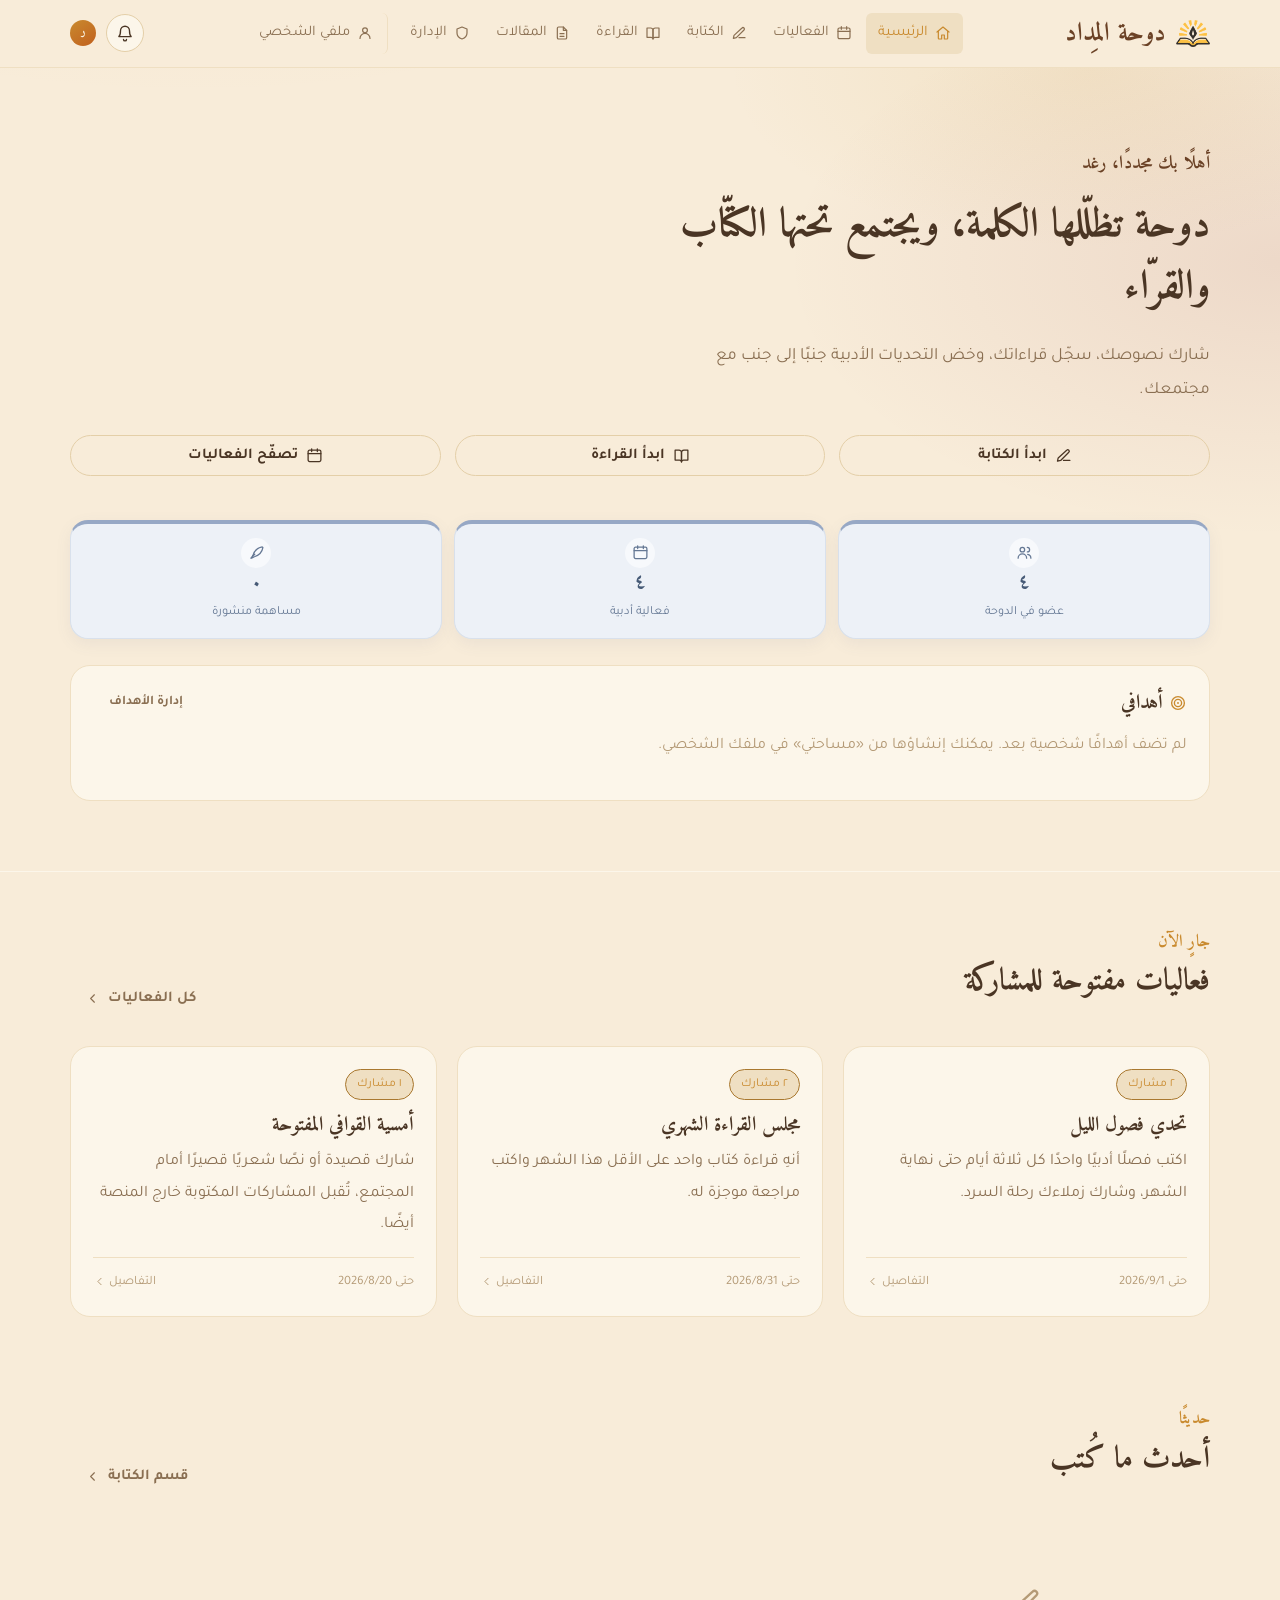
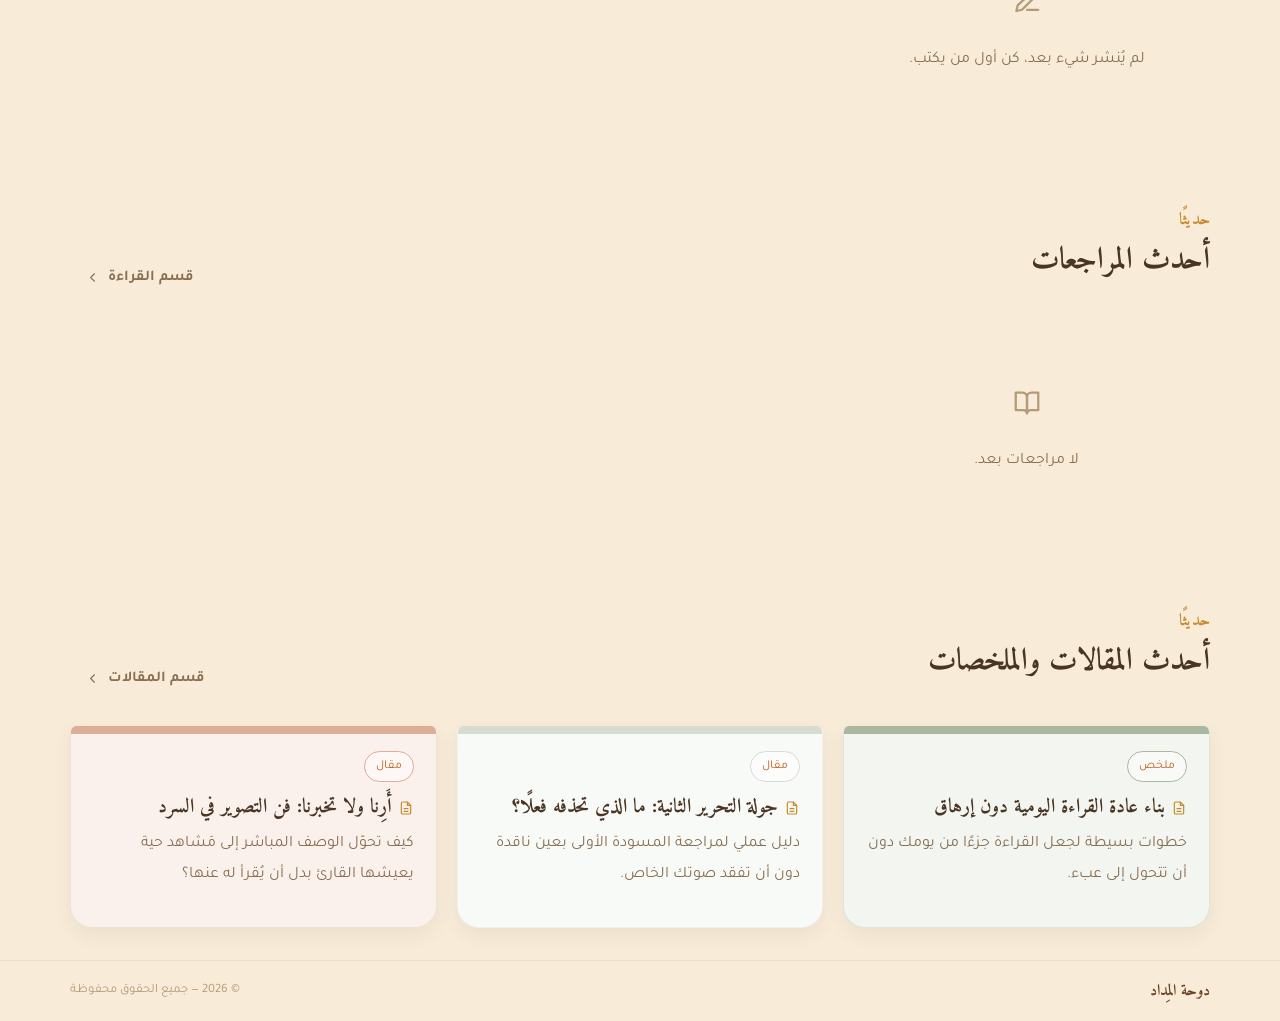
==== index.html @ bef2ea86 "Add files via upload" ====
<!DOCTYPE html>
<html lang="ar" dir="rtl">
<head>
<meta charset="UTF-8">
<meta name="viewport" content="width=device-width, initial-scale=1.0">
<title>دوحة المِداد — منصة المجتمع الأدبي</title>
<meta name="description" content="دوحة المِداد: منصة تفاعلية للكتّاب والقرّاء — فعاليات أدبية، شعلة حماسة، أوسمة، ولوحة متصدرين.">

<link rel="preconnect" href="https://fonts.googleapis.com">
<link rel="preconnect" href="https://fonts.gstatic.com" crossorigin>
<link href="https://fonts.googleapis.com/css2?family=Aref+Ruqaa+Ink:wght@400;700&family=Noto+Naskh+Arabic:wght@500;600;700&family=Amiri:wght@400;700&family=Tajawal:wght@300;400;500;700;800&display=swap" rel="stylesheet">

<link rel="icon" type="image/png" sizes="192x192" href="img/icon-192.png?v=35">
<link rel="apple-touch-icon" sizes="180x180" href="img/apple-touch-icon.png?v=35">
<link rel="manifest" href="manifest.webmanifest?v=35">
<meta name="theme-color" content="#F6E7CF">

<link rel="stylesheet" href="css/main.css?v=21">
<link rel="stylesheet" href="css/components.css?v=24">
  <link rel="stylesheet" href="css/pages.css?v=60">
</head>
<body>

<div id="ink-drop-loader" aria-hidden="true"><span></span></div>

<div id="app-header"></div>

<main id="app-root" tabindex="-1"></main>

<div id="app-footer"></div>

<div id="modal-root"></div>
<div id="toast-root" class="toast-root" aria-live="polite"></div>

  <script type="module" src="js/app.js?v=60"></script>
</body>
</html>
---- css/main.css ----
/* =========================================================
   دوحة المداد — main.css
   التصميم الأساسي: الألوان، الخطوط، الشبكة، التجاوب
   ========================================================= */

:root{
  /* -- لوحة الألوان: دوحة دافئة (كريمي، بنّي، ذهبي) --
     أسماء المتغيرات (ink/paper/gold...) أُبقيت كما هي لتفادي
     إعادة كتابة كل ملفات CSS/JS، لكن قيمها الآن تمثّل الهوية
     الدافئة الجديدة بدل هوية الحبر الداكن السابقة. */
  --ink-950:#FBF3E4;   /* خلفية الصفحة (الأفتح) */
  --ink-900:#F8ECD9;   /* خلفية عامة */
  --ink-800:#FCF6EA;   /* خلفية البطاقات */
  --ink-700:#EFDFC2;   /* حدود وفواصل */
  --ink-600:#E4CFA8;   /* حدود أغمق قليلاً */
  --ink-500:#C9A96F;   /* عناصر ثانوية */

  --paper:#4A3524;      /* النص الأساسي (بنّي غامق) */
  --paper-dim:#8A6F52;   /* نص ثانوي */
  --paper-faint:#B49A76;  /* نص خافت */

  --gold:#C98A2E;
  --gold-soft:#A9782F;
  --ember:#C1601E;
  --ember-soft:#8F4A1D;
  --wine:#8C3B2F;
  --sage:#71875A;

  --radius-sm:6px;
  --radius-md:12px;
  --radius-lg:20px;

  --shadow-1:0 2px 10px rgba(74,53,36,.10);
  --shadow-2:0 14px 34px rgba(74,53,36,.16);

  --font-display:"Noto Naskh Arabic", serif;
  --font-brand:"Amiri", "Noto Naskh Arabic", serif;
  --font-logo:"Aref Ruqaa Ink", "Amiri", serif;
  --font-accent:"Amiri", "Noto Naskh Arabic", serif;
  --font-body:"Tajawal", sans-serif;

  --header-h:68px;
  --container:1180px;

  /* -- ألوان تمييز إضافية مستوحاة من لوحات دافئة (بدرجة خفيفة، لبطاقات الإحصائيات وأشرطة الفعاليات) -- */
  --accent-olive:#B7B190;
  --accent-tan:#D3AA88;
  --accent-rust:#C68D7E;
  --accent-slate:#A9B7B7;
  --olive-light:#F7F4EC;
  --olive-mid:#EAE3D0;
  --olive-deep:#9B9376;
  --sky-light:#EEF8FD;
  --sky-mid:#D4EAF5;
  --sky-deep:#8DB8D0;

  color-scheme: light;
}

*,*::before,*::after{ box-sizing:border-box; }

html{ scroll-behavior:smooth; }

body{
  margin:0;
  min-height:100vh;
  background:
    radial-gradient(1200px 600px at 15% -10%, rgba(200,155,60,.08), transparent 60%),
    radial-gradient(900px 500px at 100% 10%, rgba(140,47,57,.10), transparent 55%),
    var(--ink-900);
  color:var(--paper);
  font-family:var(--font-body);
  font-weight:400;
  line-height:1.75;
  -webkit-font-smoothing:antialiased;
}

h1,h2,h3,h4{
  font-family:var(--font-display);
  color:var(--paper);
  margin:0 0 .5em;
  line-height:1.35;
  font-weight:700;
  display:flex; align-items:center; gap:10px;
}
h1,h2,h3{ font-family:"Amiri", "Noto Naskh Arabic", serif !important; }
h1,h2{ font-weight:700 !important; }
h1{ font-size:clamp(1.9rem, 3.2vw, 2.9rem); }
h2{ font-size:clamp(1.5rem, 2.4vw, 2.1rem); }
h3{ font-size:1.25rem; }
h3{ display:block; }
.heading-icon{ color:var(--gold); flex-shrink:0; }
p{ margin:0 0 1em; color:var(--paper-dim); line-height:1.95; }

a{ color:var(--gold); text-decoration:none; }
a:hover{ color:var(--paper); }

ul{ margin:0; padding:0; list-style:none; }

img{ max-width:100%; display:block; }

button{ font-family:inherit; }

/* -- إتاحة الوصول: تركيز لوحة المفاتيح -- */
:focus-visible{
  outline:2px solid var(--gold);
  outline-offset:3px;
  border-radius:4px;
}

@media (prefers-reduced-motion: reduce){
  *,*::before,*::after{
    animation-duration:.001ms !important;
    animation-iteration-count:1 !important;
    transition-duration:.001ms !important;
    scroll-behavior:auto !important;
  }
}

/* -- الحاوية العامة -- */
.container{
  width:100%;
  max-width:var(--container);
  margin:0 auto;
  padding:0 20px;
}

.section{ padding:56px 0; }
.section--tight{ padding:32px 0; }

.section-head{
  display:flex;
  align-items:flex-end;
  justify-content:space-between;
  gap:16px;
  margin-bottom:28px;
  flex-wrap:wrap;
}
.section-head .eyebrow{
  display:block;
  font-family:var(--font-accent);
  font-weight:600;
  color:var(--gold);
  font-size:1.05rem;
  letter-spacing:.01em;
  margin-bottom:4px;
}

.text-center{ text-align:center; }
.text-muted{ color:var(--paper-faint); }

/* -- شعلة تحميل الحبر -- */
#ink-drop-loader{
  position:fixed; inset:0; z-index:9999;
  background:var(--ink-900);
  display:flex; align-items:center; justify-content:center;
  transition:opacity .5s ease, visibility .5s ease;
}
#ink-drop-loader span{
  width:14px; height:14px; border-radius:50%;
  background:var(--gold);
  box-shadow:0 0 24px 6px rgba(200,155,60,.5);
  animation:ink-pulse 1.1s ease-in-out infinite;
}
@keyframes ink-pulse{
  0%,100%{ transform:scale(1); opacity:.6; }
  50%{ transform:scale(2.6); opacity:1; }
}
#ink-drop-loader.hidden{ opacity:0; visibility:hidden; pointer-events:none; }

/* -- المحتوى الرئيسي -- */
#app-root{ min-height:60vh; display:block; }
#app-root:focus{ outline:none; }

/* -- شريط التمرير -- */
::-webkit-scrollbar{ width:10px; }
::-webkit-scrollbar-track{ background:var(--ink-900); }
::-webkit-scrollbar-thumb{ background:var(--ink-600); border-radius:10px; }

/* -- خريطة بقع الحبر (Heatmap) -- التوقيع البصري للمنصة -- */
.ink-heatmap{
  display:grid;
  grid-template-columns:repeat(auto-fill, 13px);
  gap:4px;
  direction:ltr;
}
.ink-heatmap__cell{
  width:13px; height:13px; border-radius:3px;
  background:var(--ink-600);
  transition:transform .15s ease;
}
.ink-heatmap__cell[data-level="1"]{ background:rgba(200,155,60,.28); }
.ink-heatmap__cell[data-level="2"]{ background:rgba(200,155,60,.52); }
.ink-heatmap__cell[data-level="3"]{ background:rgba(200,155,60,.76); }
.ink-heatmap__cell[data-level="4"]{ background:var(--gold); box-shadow:0 0 6px rgba(200,155,60,.6); }
.ink-heatmap__cell:hover{ transform:scale(1.4); }

/* -- خط فاصل مزخرف -- */
.divider{
  height:1px;
  background:linear-gradient(90deg, transparent, var(--ink-600) 20%, var(--ink-600) 80%, transparent);
  margin:40px 0;
  border:0;
}

@media (max-width:720px){
  .section{ padding:36px 0; }
}
---- css/components.css ----
/* =========================================================
   دوحة المداد — components.css
   الأزرار، البطاقات، النوافذ المنبثقة، الرأس والتذييل
   ========================================================= */
.btn.is-saving{ pointer-events:none; opacity:.68; cursor:wait; }
.btn.is-saving::after{
  content:"";
  width:30px; height:14px; display:inline-block;
  background:
    radial-gradient(circle,currentColor 0 3px,transparent 3.5px) 1px 7px/8px 8px no-repeat,
    radial-gradient(circle,currentColor 0 3px,transparent 3.5px) 11px 7px/8px 8px no-repeat,
    radial-gradient(circle,currentColor 0 3px,transparent 3.5px) 21px 7px/8px 8px no-repeat;
  animation:loading-wave 1.05s ease-in-out infinite;
}
@keyframes loading-wave{
  0%,100%{ background-position:1px 7px,11px 7px,21px 7px; }
  16%{ background-position:1px 1px,11px 7px,21px 7px; }
  33%{ background-position:1px 4px,11px 1px,21px 7px; }
  50%{ background-position:1px 7px,11px 4px,21px 1px; }
  66%{ background-position:1px 7px,11px 7px,21px 4px; }
}

/* ---------- الرأس / شريط التنقل ---------- */
#app-header{ min-height:var(--header-h); }
.site-header{
  position:sticky; top:0; z-index:500;
  height:var(--header-h);
  display:flex; align-items:center;
  background:var(--ink-900);
  border-bottom:1px solid var(--ink-700);
}
.site-header__inner{
  width:100%; max-width:var(--container); margin:0 auto; padding:0 20px;
  display:flex; align-items:center; justify-content:space-between; gap:16px;
}
.brand{
  display:flex; align-items:center; gap:10px;
  font-family:"Amiri", "Noto Naskh Arabic", serif; font-weight:700; font-size:1.62rem; color:#6B4226 !important;
  background:none !important; -webkit-text-fill-color:#6B4226; text-shadow:none;
}
.brand__mark{ width:34px; height:auto; display:block; }
.brand:hover{ color:#4A2D1B !important; -webkit-text-fill-color:#4A2D1B; }

.site-nav{ display:flex; align-items:center; gap:2px; }
.site-nav a{
  display:flex; align-items:center; gap:7px;
  color:var(--paper-dim); font-size:.92rem; padding:8px 12px;
  border-radius:var(--radius-sm); transition:background .15s, color .15s;
  white-space:nowrap;
}
.site-nav a .icon{ flex-shrink:0; }
.site-nav a:hover{ background:var(--ink-700); color:var(--paper); }
.site-nav a.is-active{ color:var(--gold); background:var(--ink-700); }
.site-nav a.site-nav__profile-link{
  margin-inline-start:8px; padding-inline-start:14px;
  border-inline-start:1px solid var(--ink-700);
}

.header-actions{ display:flex; align-items:center; gap:10px; }

.icon-btn{
  position:relative;
  width:38px; height:38px; border-radius:50%;
  border:1px solid var(--ink-600); background:var(--ink-800); color:var(--paper);
  display:flex; align-items:center; justify-content:center; cursor:pointer;
  transition:border-color .15s, transform .15s;
}
.icon-btn:hover{ border-color:var(--gold); transform:translateY(-1px); }
.icon-btn__dot{
  position:absolute; top:-2px; left:-2px;
  width:9px; height:9px; border-radius:50%;
  background:var(--ember); border:2px solid var(--ink-900);
}

.header-profile{ display:flex; align-items:center; gap:8px; cursor:pointer; }
.avatar{
  width:36px; height:36px; border-radius:50%;
  background:linear-gradient(145deg, var(--gold), var(--ember));
  display:flex; align-items:center; justify-content:center;
  font-family:var(--font-display); font-weight:700; color:var(--ink-950);
  flex-shrink:0; overflow:hidden;
  font-size:.95rem;
}
.avatar img{ width:100%; height:100%; object-fit:cover; transform-origin:center; transition:transform .18s ease; }
.avatar--lg{ width:76px; height:76px; font-size:1.6rem; }
.avatar--sm{ width:26px; height:26px; font-size:.72rem; }

.avatar-edit-upload{ position:relative; display:inline-block; cursor:pointer; }
.avatar-edit-upload__badge{
  position:absolute; bottom:0; left:0; width:26px; height:26px; border-radius:50%;
  background:var(--gold); color:#fff; display:flex; align-items:center; justify-content:center;
  border:2px solid var(--ink-800);
}

.icon{ display:inline-block; vertical-align:middle; }

/* -- عند الشاشات الأضيق: صف أيقونات مباشرة بلا نص وبلا زر تبديل -- */
@media (max-width:960px){
  .site-header__inner{ gap:8px; }
  .site-nav{ gap:0; }
  .site-nav a{ padding:9px; }
  .site-nav a span{ display:none; }
  .site-nav a.site-nav__profile-link{ margin-inline-start:4px; padding-inline-start:9px; }
}
@media (max-width:560px){
  .site-nav{ overflow-x:auto; -webkit-overflow-scrolling:touch; }
}


/* ---------- التذييل ---------- */
.site-footer--slim{
  border-top:1px solid var(--ink-700);
  padding:16px 0;
  color:var(--paper-faint);
}
.site-footer__row{
  display:flex; align-items:center; justify-content:space-between; gap:12px; flex-wrap:wrap;
  font-size:.8rem;
}
.brand--sm{ font-size:1rem; font-weight:700; }

/* ---------- الأزرار ---------- */
.btn{
  display:inline-flex; align-items:center; justify-content:center; gap:8px;
  padding:11px 22px; border-radius:999px; border:1px solid transparent;
  font-size:.94rem; font-weight:700; cursor:pointer;
  transition:transform .15s ease, box-shadow .15s ease, background .15s ease, border-color .15s ease;
  line-height:1;
}
.btn:active{ transform:translateY(1px); }
.btn-primary{ background:var(--gold); color:var(--ink-950); }
.btn-primary:hover{ box-shadow:0 8px 24px rgba(200,155,60,.35); }
.btn-outline{ background:transparent; border-color:var(--ink-600); color:var(--paper); }
.btn-outline:hover{ border-color:var(--gold); color:var(--gold); }
.btn-ghost{ background:transparent; color:var(--paper-dim); padding:11px 14px; }
.btn-ghost:hover{ color:var(--paper); }
.btn-danger{ background:transparent; border-color:var(--wine); color:var(--wine); }
.btn-danger:hover{ background:var(--wine); color:var(--paper); }
.btn-sm{ padding:7px 15px; font-size:.82rem; }
.btn-block{ width:100%; }
.btn[disabled]{ opacity:.5; cursor:not-allowed; }

/* ---------- البطاقات ---------- */
.card{
  background:var(--ink-800);
  border:1px solid var(--ink-700);
  border-radius:var(--radius-lg);
  padding:22px;
  transition:border-color .2s ease, transform .2s ease;
}
.card--hover:hover{ border-color:var(--gold-soft); transform:translateY(-3px); }
.card--flat{ background:transparent; border:1px dashed var(--ink-600); }

.grid{ display:grid; gap:20px; }
.grid-3{ grid-template-columns:repeat(3, 1fr); }
.grid-2{ grid-template-columns:repeat(2, 1fr); }
.grid-4{ grid-template-columns:repeat(4, 1fr); }
@media (max-width:960px){ .grid-3,.grid-4{ grid-template-columns:repeat(2,1fr); } }
@media (max-width:620px){ .grid-2,.grid-3,.grid-4{ grid-template-columns:1fr; } }

.badge-pill{
  display:inline-flex; align-items:center; gap:6px;
  background:var(--ink-700); color:var(--paper-dim);
  font-size:.76rem; padding:4px 11px; border-radius:999px;
  border:1px solid var(--ink-600);
}
.badge-pill--gold{ color:var(--gold); border-color:var(--gold-soft); }
.badge-pill--ember{ color:var(--ember); border-color:var(--ember-soft); }
.badge-pill--sage{ color:var(--sage); border-color:var(--sage); }

/* ---------- بطاقة الوسام ---------- */
.badge-card{
  text-align:center; padding:20px 14px; cursor:pointer;
  position:relative;
}
.badge-card__icon{
  width:64px; height:64px; margin:0 auto 12px;
  border-radius:50%; display:flex; align-items:center; justify-content:center;
  background:radial-gradient(circle, rgba(201,138,46,.16), transparent 70%);
  border:1px solid var(--gold-soft);
  color:var(--gold);
}
.badge-card.is-unlocked .badge-card__icon{
  background:linear-gradient(150deg, #FCEAC0, #E9BE68 55%, #C98A2E);
  border-color:#E9BE68;
  color:#5B3E0F;
  box-shadow:0 4px 14px rgba(201,138,46,.35), inset 0 1px 0 rgba(255,255,255,.6);
  position:relative;
}
.badge-card.is-unlocked .badge-card__icon::before{
  content:"";
  position:absolute; inset:-6px;
  border-radius:50%;
  background:radial-gradient(circle, rgba(233,190,104,.45), transparent 70%);
  animation:none;
  pointer-events:none;
}
@keyframes badge-sparkle{
  0%,100%{ opacity:.5; transform:scale(1); }
  50%{ opacity:1; transform:scale(1.12); }
}
.badge-card.is-locked .badge-card__icon{ color:var(--paper-faint); border-color:var(--ink-600); background:var(--ink-700); }
.badge-card.is-locked{ opacity:.68; }
.badge-card__name{ font-family:var(--font-display); font-size:1.02rem; margin-bottom:4px; }
.badge-card__desc{ font-size:.8rem; color:var(--paper-faint); }
.badge-detail-preview{ width:126px; height:126px; margin:8px auto 22px; border-radius:50%; display:grid; place-items:center; color:var(--badge-color); border:5px double var(--badge-color); background:color-mix(in srgb,var(--badge-color) 18%,#fff); box-shadow:0 0 0 4px color-mix(in srgb,var(--badge-color) 35%,#fff),0 0 0 7px var(--badge-color),0 8px 25px rgba(74,53,36,.2); }
.badge-detail-preview > div{ width:92px; height:92px; border-radius:50%; display:grid; place-items:center; overflow:hidden; }
.badge-detail-preview img{ width:100%; height:100%; object-fit:cover; }

/* ---------- النوافذ المنبثقة (Modals) ---------- */
.modal-overlay{
  position:fixed; inset:0; z-index:1000;
  background:rgba(74,53,36,.45);
  display:flex; align-items:center; justify-content:center;
  padding:20px;
  animation:fade-in .18s ease;
}
@keyframes fade-in{ from{ opacity:0; } to{ opacity:1; } }
.modal-box{
  width:100%; max-width:520px;
  background:var(--ink-800);
  border:1px solid var(--ink-600);
  border-radius:var(--radius-lg);
  box-shadow:var(--shadow-2);
  padding:26px;
  max-height:88vh; overflow-y:auto;
  animation:modal-in .22s ease;
}
@keyframes modal-in{
  from{ opacity:0; transform:translateY(14px) scale(.98); }
  to{ opacity:1; transform:translateY(0) scale(1); }
}
.modal-box__head{
  display:flex; align-items:flex-start; justify-content:space-between; gap:10px;
  margin-bottom:14px;
}
.modal-close{
  background:none; border:0; color:var(--paper-faint); font-size:1.3rem; cursor:pointer;
  line-height:1; padding:4px;
}
.modal-close:hover{ color:var(--paper); }

/* ---------- عناصر النماذج ---------- */
.field{ margin-bottom:16px; }
.field label{ display:block; font-size:.85rem; color:var(--paper-dim); margin-bottom:6px; }
.field input,.field textarea,.field select{
  width:100%; background:var(--ink-900); border:1px solid var(--ink-600);
  color:var(--paper); border-radius:var(--radius-sm); padding:10px 12px;
  font-family:inherit; font-size:.94rem;
}
.field textarea{ resize:vertical; min-height:100px; }
.field input:focus,.field textarea:focus,.field select:focus{ border-color:var(--gold); }

/* ---------- محرر قص الصور ---------- */
.crop-editor{ position:fixed; inset:0; z-index:1200; display:grid; place-items:center; padding:18px; background:rgba(45,32,23,.72); }
.crop-editor__panel{ width:min(720px,96vw); max-height:94vh; overflow:auto; background:var(--ink-800); border:1px solid var(--ink-600); border-radius:var(--radius-lg); padding:18px; box-shadow:var(--shadow-2); }
.crop-editor__head,.crop-editor__actions{ display:flex; align-items:center; justify-content:space-between; gap:12px; }
.crop-editor__head button{ border:0; background:none; color:var(--paper); font-size:1.6rem; cursor:pointer; }
.crop-editor__templates{ display:grid; grid-template-columns:repeat(4,1fr); gap:8px; margin:10px 0 14px; }
.crop-editor__templates button{ padding:9px 6px; border:1px solid var(--ink-600); border-radius:999px; background:var(--ink-900); color:var(--paper-dim); cursor:pointer; }
.crop-editor__templates button.is-active{ background:var(--gold); border-color:var(--gold); color:#fff; font-weight:700; }
.crop-editor__frame{ position:relative; margin:12px 0 16px; overflow:hidden; border:3px solid #fff; border-radius:10px; box-shadow:0 0 0 1px var(--gold-soft); background:#ddd; }
.crop-editor__frame::before,.crop-editor__frame::after{ content:""; position:absolute; inset:10px; pointer-events:none; border:1px dashed rgba(255,255,255,.72); }
.crop-editor__frame canvas{ width:100%; height:auto; display:block; }
.crop-editor__frame canvas{ touch-action:none; cursor:grab; user-select:none; -webkit-user-select:none; }
.crop-editor__frame canvas:active{ cursor:grabbing; }
.crop-editor__gesture-hint{ margin:-5px 0 15px; text-align:center; color:var(--paper-dim); font-size:.84rem; }
.crop-editor__actions{ justify-content:flex-end; }
@media (max-width:520px){ .crop-editor__templates{ grid-template-columns:repeat(2,1fr); } }
.field-hint{ font-size:.76rem; color:var(--paper-faint); margin-top:4px; }

/* ---------- التنبيهات (Toast) ---------- */
.toast-root{
  position:fixed; bottom:20px; left:50%; transform:translateX(-50%);
  z-index:2000; display:flex; flex-direction:column; gap:8px; align-items:center;
  pointer-events:none;
}
.toast{
  background:var(--ink-800); border:1px solid var(--gold-soft); color:var(--paper);
  padding:11px 20px; border-radius:999px; font-size:.88rem;
  box-shadow:var(--shadow-1);
  animation:toast-in .25s ease;
}
@keyframes toast-in{ from{ opacity:0; transform:translateY(10px); } to{ opacity:1; transform:translateY(0); } }

/* ---------- شريط تقدّم ---------- */
.progress{ height:8px; border-radius:999px; background:var(--ink-700); overflow:hidden; }
.progress__bar{ height:100%; background:linear-gradient(90deg, var(--ember), var(--gold)); border-radius:999px; transition:width .4s ease; }

/* ---------- تبويبات ---------- */
.tabs{ display:flex; gap:6px; border-bottom:1px solid var(--ink-700); margin-bottom:22px; overflow-x:auto; }
.tabs button{
  background:none; border:0; color:var(--paper-faint); padding:10px 16px;
  cursor:pointer; font-size:.92rem; border-bottom:2px solid transparent; white-space:nowrap;
}
.tabs button.is-active{ color:var(--gold); border-color:var(--gold); }

/* ---------- حالة فارغة ---------- */
.empty-state{ text-align:center; padding:50px 20px; color:var(--paper-faint); }
.empty-state__icon{ font-size:2.2rem; margin-bottom:10px; }
---- css/pages.css ----
/* =========================================================
   دوحة المداد — pages.css
   تنسيقات مخصّصة لكل صفحة
   ========================================================= */

/* ---------- الصفحة الرئيسية ---------- */
.hero{
  position:relative;
  padding:90px 0 70px;
  overflow:hidden;
  border-bottom:1px solid var(--ink-800);
}
.hero::before{
  content:"";
  position:absolute; inset:0;
  background:radial-gradient(600px 300px at 85% 0%, rgba(200,155,60,.12), transparent 60%);
  pointer-events:none;
}
.hero__eyebrow{ display:block; font-family:var(--font-accent); font-weight:600; color:#6B4226; font-size:1.15rem; letter-spacing:.02em; margin-bottom:6px; transform:translateY(-10px); }
.hero__title{ max-width:620px; font-family:var(--font-brand); font-weight:700; line-height:1.5; }
.hero__lede{ max-width:560px; font-size:1.08rem; line-height:2; }
.hero__cta{ display:flex; gap:14px; margin-top:26px; flex-wrap:wrap; }
.hero__cta .btn{ flex:1; min-width:170px; justify-content:center; }
.hero__grid{ display:block; }
.hero__copy{ width:100%; min-width:0; }
.hero__stats-grid{ margin-top:44px; grid-template-columns:repeat(3,minmax(0,1fr)); gap:12px; }
.hero__stat b{ display:block; font-family:var(--font-display); font-size:1.7rem; color:var(--gold); }
.hero__stat span{ font-size:.82rem; color:var(--paper-faint); }

.annual-goals-card{ margin-top:26px; }
.goal-row{ margin-bottom:14px; }
.goal-row:last-child{ margin-bottom:0; }
.goal-row__labels{ display:flex; justify-content:space-between; font-size:.85rem; color:var(--paper-dim); margin-bottom:5px; }
.home-personal-goals__head{ display:flex; align-items:center; justify-content:space-between; gap:14px; margin-bottom:14px; }
.home-personal-goals__head h3{ margin:2px 0 0; }
.home-personal-goals__grid{ display:grid; grid-template-columns:repeat(2,minmax(0,1fr)); gap:10px; }
.home-personal-goal{ padding:12px 13px; background:#FCF5DF; border-inline-start:3px solid #D8AE4B; border-radius:var(--radius-sm); }
.home-personal-goal b,.home-personal-goal span{ display:block; }
.home-personal-goal span{ margin-top:2px; color:var(--paper-dim); font-size:.84rem; }
.home-personal-goal__progress{ height:7px; margin-top:10px; overflow:hidden; border-radius:999px; background:#EADDB8; }
.home-personal-goal__progress i{ display:block; height:100%; border-radius:inherit; background:linear-gradient(90deg,#B98222,#D9AD47); }
.home-personal-goal small{ color:#9A762F; font-size:.7rem; }
@media (max-width:620px){ .home-personal-goals__grid{ grid-template-columns:1fr; } .home-personal-goals__head{ align-items:flex-start; } }

@media (max-width:820px){
  .hero__copy{ width:100%; }
}

.highlight-card{ display:flex; flex-direction:column; height:100%; }
.highlight-card__meta{ display:flex; gap:8px; margin-bottom:12px; }
.highlight-card__title{ margin-bottom:8px; }
.highlight-card__foot{
  margin-top:auto; padding-top:14px; display:flex; align-items:center; justify-content:space-between;
  font-size:.8rem; color:var(--paper-faint); border-top:1px solid var(--ink-700);
}

/* -- آخر المستحدثات: بطاقات ذات زاوية مطوية وشارة لونية علوية -- */
.home-update-card{
  position:relative; overflow:hidden; min-height:190px; padding:25px 22px 20px;
  border:1px solid color-mix(in srgb,var(--update-accent) 38%,#fff); border-block-start:0;
  border-radius:6px 6px 22px 22px; background:var(--update-bg); box-shadow:0 7px 18px rgba(65,70,62,.07);
}
.home-update-card::before{ content:""; position:absolute; inset-block-start:0; inset-inline:0; height:8px; background:var(--update-accent); }
.home-update-card:nth-child(4n+1){ --update-accent:#A7B89F; --update-bg:#F2F5F0; }
.home-update-card:nth-child(4n+2){ --update-accent:#D7DCD1; --update-bg:#F8FAF7; }
.home-update-card:nth-child(4n+3){ --update-accent:#DDAD97; --update-bg:#FBF1EC; }
.home-update-card:nth-child(4n+4){ --update-accent:#C4BFB9; --update-bg:#F6F4F2; }
.home-update-card:hover{ border-color:var(--update-accent); box-shadow:0 10px 24px color-mix(in srgb,var(--update-accent) 24%,transparent); }
.home-update-card .badge-pill{ background:rgba(255,255,255,.55); border-color:var(--update-accent); }

/* ---------- بطاقات إحصائية عامة (مُستخدمة في الرئيسية، الإحصائيات، بطاقة العضو) ---------- */
.stats-grid{ margin-bottom:34px; }
.stat-box{ text-align:center; padding:20px 12px; border-inline-start:3px solid var(--gold-soft); }
.stat-box__icon{ display:inline-flex; color:var(--gold); margin-bottom:6px; }
.stat-box b{ display:block; font-family:var(--font-display); font-size:1.6rem; color:var(--paper); }
.stat-box span{ font-size:.78rem; color:var(--paper-faint); }
.stats-grid .stat-box:nth-child(4n+1){ border-inline-start-color:var(--accent-olive); }
.stats-grid .stat-box:nth-child(4n+2){ border-inline-start-color:var(--accent-tan); }
.stats-grid .stat-box:nth-child(4n+3){ border-inline-start-color:var(--accent-rust); }
.stats-grid .stat-box:nth-child(4n+4){ border-inline-start-color:var(--accent-slate); }

/* -- بطاقات الإحصائيات العامة (صفحة الإحصائيات): حافة + خلفية فاتحة جداً قريبة من الأبيض -- */
.stats-grid--stats .stat-box:nth-child(5n+1){ border-inline-start-color:#7A9CB3; background:#EEF2F5; }
.stats-grid--stats .stat-box:nth-child(5n+2){ border-inline-start-color:#AD7556; background:#F8F0EA; }
.stats-grid--stats .stat-box:nth-child(5n+3){ border-inline-start-color:#D2A44E; background:#FCF6EA; }
.stats-grid--stats .stat-box:nth-child(5n+4){ border-inline-start-color:#86A06B; background:#F2F6EE; }
.stats-grid--stats .stat-box:nth-child(5n+5){ border-inline-start-color:#53443D; background:#EFEBE9; }
.stats-grid--stats .stat-box b,
.stats-grid--stats .stat-box span{ color:#4A3524; }
.stats-grid--stats .stat-box__icon{ color:#4A3524; opacity:.75; }

/* -- بطاقات إحصائيات الصفحة الرئيسية: سماوي فاتح -- */
.stat-box--sky{ border-inline-start-color:var(--sky-deep); background:var(--sky-light); }
.stat-box--sky b{ color:#496A7C; }
.stat-box--sky span{ color:#6F91A3; }
.stat-box--sky .stat-box__icon{ color:var(--sky-deep); }

/* -- بطاقات الرئيسية المصغّرة: درجة فاتحة من Winkle #97A8C5 -- */
.hero__stats-grid .stat-box--winkle{
  min-width:0; padding:14px 10px 12px; border:1px solid #D9E1EC; border-top:4px solid #97A8C5;
  border-radius:18px; background:#EDF1F7; box-shadow:0 5px 16px rgba(83,104,137,.08);
}
.stat-box--winkle .stat-box__icon{ width:30px; height:30px; display:grid; place-items:center; margin:0 auto 3px; border-radius:50%; color:#657894; background:#F7F9FC; }
.stat-box--winkle b{ color:#465A76; font-size:1.35rem; line-height:1.25; }
.stat-box--winkle span{ color:#657894; }
@media (max-width:620px){
  .hero__stats-grid{ gap:7px; margin-top:30px; }
  .hero__stats-grid .stat-box--winkle{ padding:10px 4px 9px; border-radius:14px; }
  .stat-box--winkle .stat-box__icon{ width:26px; height:26px; }
  .stat-box--winkle b{ font-size:1.12rem; }
  .stat-box--winkle span{ display:block; font-size:.66rem; line-height:1.45; }
}

/* ---------- صفحة البروفايل ---------- */
.container--narrow{ max-width:820px; }

/* -- الترويسة العلوية: بلا بطاقة خلفية، كل شيء متمركز -- */
.profile-head-v2{
  display:flex; flex-direction:column; align-items:center; text-align:center;
  padding:20px 24px 30px; margin-bottom:10px;
}
.avatar--xl{ width:104px; height:104px; font-size:2rem; margin-bottom:14px; }
.profile-head-v2__name-row{ display:flex; align-items:center; gap:9px; }
.profile-head-v2__name{ margin:0; }
.profile-head-v2__handle{ color:var(--paper-faint); font-size:.92rem; margin-top:4px; }
.profile-head-v2__progress{ width:100%; max-width:280px; margin-top:20px; }
.profile-head-v2__progress-label{ font-size:.85rem; color:var(--paper-dim); margin-bottom:6px; }
.progress--wide{ height:9px; }
.profile-head-v2 > .btn{ margin-top:20px; }

/* -- بطاقة النبذة: نص + خط فاصل + إحصائيات مصغّرة -- */
.profile-bio-card{ margin-bottom:30px; }
.profile-bio-card__head{ display:flex; align-items:center; gap:8px; font-family:var(--font-display); font-weight:700; margin-bottom:16px; }
.profile-bio-card__body{ display:flex; gap:24px; flex-wrap:wrap; align-items:flex-start; }
.profile-bio-card__text{ flex:1.2; min-width:180px; }
.profile-bio-card__text p{ margin:0 0 10px; font-size:.92rem; }
.profile-bio-card__divider{ width:1px; align-self:stretch; background:var(--ink-700); }
.profile-bio-card__stats{ flex:1; min-width:220px; display:grid; grid-template-columns:1fr 1fr; gap:16px; }
.mini-stat{ display:flex; align-items:center; gap:8px; }
.mini-stat__icon{ color:var(--gold); flex-shrink:0; }
.mini-stat b{ display:block; font-family:var(--font-display); font-size:1.05rem; color:var(--paper); }
.mini-stat span{ font-size:.74rem; color:var(--paper-faint); }
.profile-social-pill{ display:inline-flex; align-items:center; gap:6px; color:var(--gold); }

@media (max-width:620px){
  .profile-bio-card__divider{ display:none; }
  .profile-bio-card__stats{ grid-template-columns:1fr 1fr; }
}

/* -- الأوسمة: ميداليات دائرية مزخرفة -- */
.badge-hex-row{ display:flex; gap:20px; flex-wrap:wrap; margin-bottom:34px; }
.badge-hex{ width:104px; text-align:center; cursor:pointer; }
.badge-hex__shape{
  width:82px; height:82px; margin:0 auto 10px;
  border-radius:50%;
  display:flex; align-items:center; justify-content:center;
  background:radial-gradient(circle,#fff8e9 48%,color-mix(in srgb,var(--badge-color) 20%,#fff) 49%); color:var(--badge-color);
  position:relative;
  border:3px double var(--badge-color);
  box-shadow:0 0 0 3px color-mix(in srgb,var(--badge-color) 28%,#fff),0 7px 15px rgba(74,53,36,.16);
}
.badge-hex.is-unlocked .badge-hex__shape{
  background:radial-gradient(circle at 35% 30%,#fffdf7,color-mix(in srgb,var(--badge-color) 24%,#fff) 70%);
  color:var(--badge-color);
}
.badge-hex__shape::before{
  content:"";
  position:absolute; inset:7px;
  border:1px dashed color-mix(in srgb,var(--badge-color) 65%,#fff);
  border-radius:50%; pointer-events:none;
}
.badge-hex__shape::after{
  content:none;
}
.badge-hex__center{ width:58px; height:58px; border-radius:50%; overflow:hidden; display:grid; place-items:center; position:relative; z-index:1; }
.badge-hex__center img{ width:100%; height:100%; object-fit:cover; }
.badge-hex.is-unlocked .badge-hex__shape{ animation:none; }
.badge-hex.is-locked{ opacity:.48; filter:grayscale(.9); }
.badge-hex__name{ font-size:.78rem; color:var(--paper-dim); }
/* -- بطاقة حماسة الكتابة -- */
.profile-streak-card{ margin-bottom:26px; }
.profile-streak-card__head{ display:flex; align-items:center; justify-content:center; gap:22px; margin-bottom:20px; width:100%; }
.profile-streak-card__stat{ text-align:center; }
.profile-streak-card__stat b{ display:block; font-family:var(--font-display); font-size:1.5rem; color:var(--ember); }
.personal-space{ margin:34px 0; padding:24px; border:1px dashed #C99B68; border-radius:var(--radius-lg); background:linear-gradient(145deg,#FBF1E2,#F6E4D5); }
.personal-space .section-head{ margin-bottom:18px; }
.personal-space__grid{ display:grid; grid-template-columns:1fr; gap:18px; }
.personal-space__panel{ margin:0; border-color:rgba(109,140,142,.22); }
.personal-space__panel--goals{ background:#EDF3F3; border-inline-start:4px solid #6D8C8E; }
.personal-space__panel--drafts{ background:#F3ECEE; border-inline-start:4px solid #845C65; }
.personal-space__panel--library{ background:#F4F1ED; border-inline-start:4px solid #C6BAAB; }
.personal-space__panel--wide{ grid-column:auto; }
.personal-space__panel-head{ display:flex; justify-content:space-between; align-items:center; gap:12px; margin-bottom:14px; }
.personal-space__panel-head h3{ margin:0; }
.personal-goal-chips{ display:flex; gap:7px; flex-wrap:wrap; margin-bottom:10px; }
.personal-goal-summaries{ display:grid; grid-template-columns:repeat(4,minmax(0,1fr)); gap:10px; }
.personal-goal-summary{ padding:10px 12px; border-inline-start:3px solid var(--sky-deep); background:var(--sky-light); border-radius:var(--radius-sm); }
.personal-goal-summary b,.personal-goal-summary span{ display:block; }
.personal-goal-summary span{ margin-top:2px; color:var(--paper-dim); font-size:.84rem; line-height:1.7; }
.private-drafts{ display:grid; grid-template-columns:repeat(3,minmax(0,1fr)); gap:16px; }
.private-draft{ position:relative; min-width:0; padding-top:8px; }
.private-draft__paper{ position:relative; min-height:210px; display:flex; flex-direction:column; padding:28px 15px 14px; overflow:hidden; border:1px solid #B58D96; border-radius:7px 7px 13px 13px; background:repeating-linear-gradient(to bottom,#FAF4F5 0,#FAF4F5 31px,#E8D7DB 32px); box-shadow:5px 6px 0 #845C65,0 8px 18px rgba(82,48,57,.12); }
.private-draft__paper::before{ content:""; position:absolute; inset-block:0; inset-inline-start:10px; width:2px; background:rgba(132,92,101,.25); }
.private-draft__rings{ position:absolute; z-index:2; inset-block-start:0; inset-inline:22px; display:flex; justify-content:space-around; }
.private-draft__rings i{ width:7px; height:18px; border:2px solid #845C65; border-radius:5px; background:#F3ECEE; }
.private-draft__type{ align-self:flex-start; padding:2px 8px; margin-bottom:7px; border-radius:999px; background:#E6D6DA; color:#6A434C; font-size:.7rem; }
.private-draft b{ color:#50323A; }
.private-draft p{ flex:1; margin:6px 0; color:#765A61; font-size:.82rem; line-height:1.9; white-space:pre-line; }
.private-draft small{ display:block; color:#9B7B83; }
.private-draft__actions{ display:flex; gap:5px; flex-wrap:wrap; margin-top:10px; }
.draft-reading-sheet{ min-height:250px; margin-bottom:18px; padding:20px 24px; border:1px solid #CEBEC1; border-inline-start:5px solid #845C65; border-radius:10px; background:repeating-linear-gradient(to bottom,#FBF7F8 0,#FBF7F8 35px,#E9DDDF 36px); }
.draft-reading-sheet p{ margin:0; line-height:2.25; white-space:pre-wrap; }
.private-library{ display:grid; grid-template-columns:repeat(2,minmax(0,1fr)); gap:10px; }
.private-book{ display:flex; justify-content:space-between; align-items:flex-start; gap:10px; padding:12px; border:1px solid var(--ink-700); border-radius:var(--radius-md); }
.private-book b,.private-book small,.private-book .rating-stars{ display:block; }
.private-book .rating-stars{ margin:4px 0; }
.private-book small{ color:var(--paper-faint); line-height:1.6; }
.private-book > div:last-child{ display:flex; gap:5px; }
.profile-section-tabs{ display:grid; grid-template-columns:1fr 1fr; border-bottom:1px solid var(--ink-700); margin:8px 0 26px; }
.profile-section-tabs button{ border:0; border-bottom:3px solid transparent; background:none; padding:13px; color:var(--paper-dim); font:inherit; font-weight:700; cursor:pointer; }
.profile-section-tabs button.is-active{ color:var(--paper); border-color:var(--gold); }
.profile-section-panel.is-hidden{ display:none; }
.personal-goal-picker{ display:grid; grid-template-columns:repeat(4,1fr); gap:8px; margin:16px 0; }
.goal-choice{ display:flex; gap:7px; align-items:center; justify-content:center; padding:11px; border:1px solid var(--ink-600); border-radius:var(--radius-md); cursor:pointer; }
.goal-choice:has(input:checked){ background:var(--olive-mid); border-color:var(--gold-soft); color:var(--paper); }
.personal-goal-fields{ padding:16px; margin-bottom:12px; border:1px solid var(--ink-700); border-radius:var(--radius-md); }
.personal-goal-fields.is-hidden{ display:none; }
.personal-goal-fields h4{ margin-bottom:13px; }
.personal-goal-fields .composer__meta{ display:grid; grid-template-columns:repeat(2,minmax(0,1fr)); align-items:end; }
.personal-goal-fields .field{ width:100%; min-width:0; }
.personal-goal-fields .field input,.personal-goal-fields .field select{ width:100%; height:48px; min-height:48px; }
.goal-options-list{ display:grid; gap:8px; max-height:180px; overflow:auto; }
.goal-options-list label{ display:flex; align-items:flex-start; gap:8px; }
@media (max-width:720px){ .personal-space{ padding:15px; } .personal-space__grid,.private-library{ grid-template-columns:1fr; } .personal-goal-summaries{grid-template-columns:repeat(2,minmax(0,1fr));} .private-drafts{ grid-template-columns:repeat(2,minmax(0,1fr)); } .personal-goal-picker{ grid-template-columns:repeat(2,1fr); } .personal-goal-fields .composer__meta{ grid-template-columns:1fr; } }
@media (max-width:480px){ .personal-goal-summaries,.private-drafts{ grid-template-columns:1fr; } }
.profile-streak-card__stat span{ display:inline-flex; align-items:center; gap:4px; font-size:.74rem; color:var(--paper-faint); }

/* -- خريطة النشاط (أسابيع × أيام) -- */
.ink-heatmap2{ direction:ltr; }
.ink-heatmap2__months{ display:flex; margin-bottom:4px; }
.ink-heatmap2__months-track{ display:flex; flex:1; gap:3px; }
.ink-heatmap2__month{ flex:1; font-size:.66rem; color:var(--paper-faint); white-space:nowrap; }
.ink-heatmap2__row{ display:flex; align-items:center; gap:0; margin-bottom:3px; }
.ink-heatmap2__label{ flex:0 0 44px; font-size:.66rem; color:var(--paper-faint); text-align:left; }
.ink-heatmap2__cells{ display:flex; gap:3px; flex:1; }
.ink-heatmap2__cell{ flex:1; aspect-ratio:1; border-radius:3px; background:#E9DEBE; min-width:0; }
.ink-heatmap2__cell--empty{ background:transparent; }
.ink-heatmap2__cell[data-level="1"]{ background:#E8C77A; }
.ink-heatmap2__cell[data-level="2"]{ background:#D9A94A; }
.ink-heatmap2__cell[data-level="3"]{ background:#C1852A; }
.ink-heatmap2__cell[data-level="4"]{ background:#A06B1C; box-shadow:0 0 5px rgba(160,107,28,.5); }
.ink-heatmap2__cell.is-today{ outline:2px solid var(--ember); outline-offset:1px; }
/* ---------- صفحة الفعاليات ---------- */
.event-card{
  display:flex; flex-direction:column; height:100%; border-inline-start:4px solid var(--event-accent,var(--accent-tan));
  transition:transform .18s ease, box-shadow .18s ease, border-color .18s ease;
}
.event-card:hover,.event-card:focus-within{
  border-color:var(--event-accent); box-shadow:0 0 0 3px var(--event-accent),var(--shadow-1); transform:translateY(-2px);
}
/* اللون المرجعي للحافة، ودرجة فاتحة جداً منه لمساحة البطاقة */
.event-card:nth-of-type(13n+1){ --event-accent:#F3E5CE; background:#FDF9F3; }
.event-card:nth-of-type(13n+2){ --event-accent:#E9C8B6; background:#FCF3EE; }
.event-card:nth-of-type(13n+3){ --event-accent:#DFAF9F; background:#FBF0EC; }
.event-card:nth-of-type(13n+4){ --event-accent:#E7D6D1; background:#FBF6F4; }
.event-card:nth-of-type(13n+5){ --event-accent:#F6D7B4; background:#FFF7EE; }
.event-card:nth-of-type(13n+6){ --event-accent:#F2E7E2; background:#FDF9F7; }
.event-card:nth-of-type(13n+7){ --event-accent:#A9BDD1; background:#F3F7FA; }
.event-card:nth-of-type(13n+8){ --event-accent:#E5D5BC; background:#FBF8F2; }
.event-card:nth-of-type(13n+9){ --event-accent:#F2D9C7; background:#FDF6F1; }
/* Arizona، Natural، Sky، Home — الحافة باللون المرجعي والبطاقة بدرجة أفتح */
.event-card:nth-of-type(13n+10){ --event-accent:#CA8F73; background:#FAF0EB; }
.event-card:nth-of-type(13n+11){ --event-accent:#DFCFBD; background:#FBF7F2; }
.event-card:nth-of-type(13n+12){ --event-accent:#ADC7C8; background:#F2F8F8; }
.event-card:nth-of-type(13n+13){ --event-accent:#E3DDCF; background:#FAF9F5; }
.event-card h3, .event-card p, .event-card .event-card__meta{ color:#3F362C; }
.event-card__progress{ margin-top:14px; }
.event-card__meta{ display:flex; justify-content:space-between; font-size:.78rem; color:var(--paper-faint); margin-top:6px; }

.event-detail-head{ padding:32px; margin-bottom:26px; }
.event-detail-head__badges{ display:flex; gap:10px; margin-bottom:14px; flex-wrap:wrap; }
.event-detail-grid{ display:grid; grid-template-columns:2fr 1fr; gap:26px; align-items:start; }
@media (max-width:820px){ .event-detail-grid{ grid-template-columns:1fr; } }
.verify-method{ display:flex; gap:10px; align-items:flex-start; padding:14px; border-radius:var(--radius-md); border:1px solid var(--ink-700); margin-bottom:10px; }
.verify-method__icon{ font-size:1.2rem; }
.participants-list{ display:flex; flex-wrap:wrap; gap:-6px; }
.participants-list .avatar{ margin-inline-end:-10px; border:2px solid var(--ink-800); }

/* ---------- لوحة المتصدرين ---------- */
.leader-row{
  display:grid; grid-template-columns:44px 1fr auto; gap:14px; align-items:center;
  padding:14px 16px; border-radius:var(--radius-md);
  border:1px solid transparent;
}
.leader-row:nth-child(odd){ background:var(--ink-800); }
.leader-row--me{ border-color:var(--gold-soft); background:rgba(201,138,46,.08); }
.leader-row__rank{ font-family:var(--font-display); font-size:1.2rem; color:var(--paper-faint); text-align:center; }
.leader-row--me .leader-row__rank{ color:var(--gold); }
.leader-row__user{ display:flex; align-items:center; gap:12px; }
.leader-row__xp{ font-family:var(--font-display); color:var(--gold); }

/* ---------- صفحة المقالات ---------- */
.article-search-row{ display:flex; gap:12px; margin-bottom:24px; flex-wrap:wrap; }
.article-search{
  position:relative; flex:1; min-width:220px;
  background:var(--ink-800); border:1px solid var(--ink-700); border-radius:999px;
}
.article-search__icon{ position:absolute; top:50%; right:16px; transform:translateY(-50%); color:var(--paper-faint); pointer-events:none; }
.article-search input{
  width:100%; background:transparent; border:0; padding:13px 44px 13px 16px;
  color:var(--paper); font-size:.94rem;
}
.article-search input:focus{ outline:none; }
.article-search__clear{
  position:absolute; top:50%; left:14px; transform:translateY(-50%);
  background:none; border:0; color:var(--paper-faint); cursor:pointer; padding:4px;
  display:flex; align-items:center; justify-content:center;
}
.article-search__clear:hover{ color:var(--paper); }
#article-category-select{ min-width:130px; }
.article-card__tag{ margin-bottom:20px; line-height:1; }
.article-card{
  position:relative; display:flex; flex-direction:column; height:100%; overflow:visible;
  background:var(--ink-800); border:1px solid var(--ink-700); padding-top:24px;
}
.article-card > h3{ margin-bottom:12px; line-height:1.55; }
.article-card__description{ margin-top:0; }
.article-card::before{
  content:""; position:absolute; top:-1px; inset-inline-end:24px; width:26px; height:66px;
  background:var(--article-accent); clip-path:polygon(0 0,100% 0,100% 100%,50% 82%,0 100%);
  filter:drop-shadow(0 3px 2px rgba(74,53,36,.12));
}
.article-card--article{ --article-accent:#25A99A; }
.article-card--summary{ --article-accent:#F29A4A; }
.article-card--article .badge-pill{ color:#14766C; border-color:#25A99A; background:#E9F8F5; }
.article-card--summary .badge-pill{ color:#B45D17; border-color:#F29A4A; background:#FFF1E3; }
.article-card .highlight-card__foot{ margin-top:auto; }
.article-card__description{ color:#6F5847; }

/* ---------- الكتابة والقراءة ---------- */
.composer{ padding:26px; }
.composer__meta{ display:flex; gap:14px; margin-bottom:16px; flex-wrap:wrap; }
.composer__meta .field{ flex:1; min-width:160px; margin-bottom:0; }
.feed-item{ padding:20px; margin-bottom:16px; }
.feed-item__head{ display:flex; align-items:center; gap:10px; margin-bottom:10px; }
.feed-item__head-actions{ margin-inline-start:auto; display:flex; align-items:center; gap:8px; }
.feed-item__delete{
  display:inline-flex; align-items:center; gap:4px; padding:5px 8px;
  border:1px solid rgba(140,59,47,.24); border-radius:999px; background:rgba(140,59,47,.07);
  color:var(--wine); cursor:pointer; font-size:.75rem;
}
.feed-item__delete:hover{ background:rgba(140,59,47,.14); }
.feed-item__edit{
  display:inline-flex; align-items:center; gap:4px; padding:5px 8px;
  border:1px solid var(--gold-soft); border-radius:999px; background:rgba(201,138,46,.07);
  color:var(--gold-soft); cursor:pointer; font-size:.75rem;
}
.feed-item__edit:hover{ background:rgba(201,138,46,.14); }
.feed-item__name{ font-weight:700; }
.feed-item__time{ font-size:.78rem; color:var(--paper-faint); }
.feed-item__actions{ display:flex; gap:16px; margin-top:12px; font-size:.85rem; color:var(--paper-faint); }
.feed-item__actions span{ cursor:pointer; display:inline-flex; align-items:center; gap:5px; }
.feed-item__actions span:hover{ color:var(--gold); }
.feed-item__actions span.is-liked{ color:var(--ember); }
.rating-stars{ display:inline-flex; gap:1px; color:var(--gold); }
.rating-stars .star-empty{ color:var(--ink-600); }
.rating-stars .icon path{ fill:currentColor; }
.feed-item__actions .is-liked .icon path{ fill:currentColor; }

/* ---------- لوحة تحكم المالكين ---------- */
.admin-page-head{ margin-bottom:28px; }
.admin-shell{ display:grid; grid-template-columns:220px 1fr; gap:26px; }
@media (max-width:820px){ .admin-shell{ grid-template-columns:1fr; } }
.admin-nav{ display:flex; flex-direction:column; gap:4px; }
.admin-nav button{
  text-align:right; background:none; border:0; color:var(--paper-dim);
  padding:11px 14px; border-radius:var(--radius-sm); cursor:pointer; font-size:.92rem;
}
.admin-nav button.is-active{ background:var(--ink-700); color:var(--gold); }
.admin-table{ width:100%; border-collapse:collapse; }
.admin-table th,.admin-table td{
  text-align:right; padding:11px 12px; border-bottom:1px solid var(--ink-700); font-size:.9rem;
}
.admin-table th{ color:var(--paper-faint); font-weight:600; font-size:.8rem; }
.admin-content-block{ margin-bottom:30px; }
.admin-content-block:last-child{ margin-bottom:0; }
.admin-content-block h3{ margin-bottom:12px; }
.admin-content-block__head{ display:flex; align-items:center; justify-content:space-between; margin-bottom:12px; }
.admin-content-block__head h3{ margin-bottom:0; }
.admin-overview-head{ display:flex; align-items:center; justify-content:space-between; gap:16px; margin-bottom:22px; }
.admin-overview-head h2{ margin:2px 0 0; }
.admin-overview-stats{ margin-bottom:22px; }
.admin-metric{
  appearance:none; width:100%; text-align:right; color:var(--paper); cursor:pointer;
  border-inline-start:3px solid var(--gold-soft); transition:transform .18s ease, border-color .18s ease;
}
.admin-metric:hover{ transform:translateY(-2px); border-inline-start-color:var(--gold); }
.admin-metric span{ display:flex; color:var(--gold); margin-bottom:9px; }
.admin-metric b{ display:block; font-family:var(--font-display); font-size:1.65rem; }
.admin-metric small{ color:var(--paper-faint); font-size:.8rem; }
.admin-overview-panel{
  display:flex; align-items:center; justify-content:space-between; gap:18px;
  padding:18px; border:1px solid var(--ink-700); border-radius:var(--radius-md); background:var(--ink-800);
}
.admin-overview-panel h3{ margin-bottom:4px; }
.admin-overview-panel p{ margin:0; }
.admin-goals-head{ margin-bottom:22px; }
.admin-goals-head h2{ margin:2px 0 4px; }
.admin-goals-head p{ margin:0; }
.admin-goals-form{ display:grid; grid-template-columns:repeat(2,minmax(0,1fr)); gap:14px; margin-bottom:8px; }
.admin-goals-form label{ display:flex; align-items:center; gap:7px; }
.admin-goal-chart{ margin-top:28px; display:grid; gap:20px; padding-top:22px; border-top:1px solid var(--ink-700); }
.admin-goal-row__labels{ display:flex; justify-content:space-between; gap:12px; margin-bottom:7px; }
.admin-goal-row__labels b{ color:var(--gold-soft); }
.admin-goal-row small{ display:block; margin-top:5px; color:var(--paper-faint); }
.admin-badge-list{ display:grid; grid-template-columns:repeat(2,minmax(0,1fr)); gap:12px; }
.admin-badge-item{ display:flex; align-items:center; gap:12px; padding:12px; border:1px solid var(--ink-700); border-radius:var(--radius-md); }
.admin-badge-item > div:nth-child(2){ flex:1; }
.admin-badge-item small{ display:block; color:var(--paper-faint); }
.admin-badge-mini,.badge-builder__preview{ border-radius:50%; display:grid; place-items:center; color:var(--badge-color); border:4px double var(--badge-color); background:color-mix(in srgb,var(--badge-color) 18%,#fff); box-shadow:0 0 0 3px color-mix(in srgb,var(--badge-color) 35%,#fff),0 0 0 5px var(--badge-color); overflow:hidden; }
.admin-badge-mini{ width:54px; height:54px; flex:0 0 54px; }
.admin-badge-mini img,.badge-builder__preview img{ width:100%; height:100%; object-fit:cover; }
.badge-builder{ display:grid; place-items:center; margin:8px 0 20px; }
.badge-builder__preview{ width:112px; height:112px; }
.badge-builder__preview > div{ width:82px; height:82px; border-radius:50%; overflow:hidden; display:grid; place-items:center; }
.badge-builder p{ margin:10px 0 0; }
.badge-color-palette{ display:grid; grid-template-columns:repeat(9,1fr); gap:8px; }
.badge-color-palette button{ width:100%; aspect-ratio:1; border-radius:8px; border:2px solid transparent; background:var(--swatch); cursor:pointer; box-shadow:inset 0 0 0 1px rgba(0,0,0,.1); }
.badge-color-palette button.is-active{ border-color:#111; transform:scale(1.08); }
.admin-settings-grid{ display:grid; grid-template-columns:repeat(2,minmax(0,1fr)); gap:12px; }
@media (max-width:560px){ .admin-settings-grid{ grid-template-columns:1fr; } }
@media (max-width:620px){
  .admin-overview-head,.admin-overview-panel{ align-items:stretch; flex-direction:column; }
  .admin-overview-head .btn,.admin-overview-panel .btn{ width:100%; justify-content:center; }
  .admin-goals-form{ grid-template-columns:1fr; }
  .admin-badge-list{ grid-template-columns:1fr; }
  .badge-color-palette{ grid-template-columns:repeat(6,1fr); }
}
.status-pill{ padding:3px 10px; border-radius:999px; font-size:.74rem; }
.status-pill--pending{ background:rgba(200,155,60,.15); color:var(--gold); }
.status-pill--approved{ background:rgba(107,143,113,.18); color:var(--sage); }
.status-pill--rejected{ background:rgba(140,59,47,.14); color:var(--wine); }

/* ---------- شريط قاعدة إخفاء الصفر (تنويه بصري خفيف) ---------- */
.zero-hint{ font-size:.74rem; color:var(--paper-faint); margin-top:-14px; margin-bottom:24px; }
.recent-activity-card{ position:relative; overflow:hidden; }
.recent-activity-card__media{
  width:calc(100% + 40px); margin:-20px -20px 14px; aspect-ratio:16/10;
  display:flex; align-items:center; justify-content:center; overflow:hidden; background:#F4EAD8;
}
.recent-activity-card__thumb{
  width:100%; height:100%; max-width:none; object-fit:cover; object-position:center; display:block;
}

/* ---------- التعليقات ---------- */
.comments-list{ max-height:44vh; overflow-y:auto; padding-inline-end:4px; }
.comment-row{ display:flex; gap:10px; padding:10px 0; }
.comment-row__body{ flex:1; }
.comment-row__head{ display:flex; align-items:baseline; gap:8px; margin-bottom:2px; }
.comment-row__head b{ font-size:.9rem; }
.comment-row__head span{ font-size:.72rem; color:var(--paper-faint); }
.comment-row p{ margin:0 0 4px; font-size:.9rem; color:var(--paper); }
.comment-row__reply{ background:none; border:0; color:var(--gold-soft); font-size:.76rem; cursor:pointer; padding:0; display:inline-flex; align-items:center; gap:4px; }
.comment-row__reply:hover{ color:var(--gold); }
.comment-row__reply.is-liked{ color:var(--ember); }
.comment-inline-editor{ display:grid; gap:8px; margin:5px 0; }
.comment-inline-editor textarea{ width:100%; min-height:72px; padding:9px; border:1px solid var(--ink-600); border-radius:var(--radius-sm); background:var(--ink-900); color:var(--paper); font:inherit; resize:vertical; }
.comment-inline-editor > div{ display:flex; gap:7px; justify-content:flex-end; }
.comment-row__actions{ display:flex; gap:14px; }
.comment-row__replyto{ display:flex; align-items:center; gap:4px; font-size:.74rem; color:var(--gold-soft); margin-bottom:3px; }
.comment-mention{ color:var(--gold); font-weight:700; }
.comment-thread{ border-bottom:1px solid var(--ink-700); padding-bottom:8px; }
.comment-thread:last-child{ border-bottom:0; }
.comment-row__replies{
  margin:2px 42px 0 0; padding-inline-start:14px;
  border-inline-start:2px solid var(--ink-600);
}
.comment-row__replies .comment-row{ padding:9px 0; }
.comment-row--reply{ background:rgba(255,255,255,.28); border-radius:var(--radius-sm); padding-inline:9px !important; margin-bottom:5px; }
.comment-row__replyto{ border:0; }
.comment-mention{ direction:ltr; unicode-bidi:isolate; }
.reply-context-bar{
  display:flex; align-items:center; justify-content:space-between; gap:12px;
  padding:8px 10px; border-radius:var(--radius-sm); background:var(--ink-800); color:var(--gold);
}
.reply-context-bar button{ border:0; background:none; color:var(--paper-faint); cursor:pointer; }
@media (max-width:620px){ .comment-row__replies{ margin-inline-start:24px; margin-inline-end:20px; } }

/* ---------- رفع الصور ---------- */
.image-upload{
  display:flex; align-items:center; justify-content:center; gap:10px;
  border:1.5px dashed var(--ink-600); border-radius:var(--radius-md);
  min-height:150px; padding:30px; cursor:pointer; color:var(--paper-faint); font-size:.92rem;
  transition:border-color .15s;
}
.image-upload:hover{ border-color:var(--gold-soft); color:var(--paper); }
.image-upload__thumb{ width:44px; height:44px; object-fit:contain; border-radius:var(--radius-sm); background:var(--ink-900); }
.feed-item__image{ display:block; max-width:100%; max-height:320px; width:auto; margin:0 auto; border-radius:var(--radius-md); background:var(--ink-900); }

/* ---------- عارض الصور المتعدد (Carousel) ---------- */
.feed-carousel{ position:relative; margin-bottom:12px; overflow:hidden; border-radius:var(--radius-md); }
.feed-carousel--small{ width:min(100%, 420px); margin-inline:auto; }
.feed-carousel--medium{ width:min(100%, 720px); margin-inline:auto; }
.feed-carousel--full{ width:100%; }
.feed-carousel__track{ display:flex; transition:transform .3s ease; }
.feed-carousel__slide{ flex:0 0 100%; display:flex; justify-content:center; }
.feed-carousel__slide .feed-item__image{ margin:0; border-radius:0; max-height:320px; }
.feed-carousel__nav{
  position:absolute; top:50%; transform:translateY(-50%);
  width:30px; height:30px; border-radius:50%; border:0; cursor:pointer;
  background:rgba(74,53,36,.55); color:#fff; display:flex; align-items:center; justify-content:center;
}
.feed-carousel__nav--prev{ right:8px; }
.feed-carousel__nav--next{ left:8px; }
.feed-carousel__dots{ position:absolute; bottom:8px; left:0; right:0; display:flex; justify-content:center; gap:5px; }
.feed-carousel__dot{ width:6px; height:6px; border-radius:50%; background:rgba(255,255,255,.6); cursor:pointer; }
.feed-carousel__dot.is-active{ background:#fff; width:16px; border-radius:4px; transition:width .2s; }

/* ---------- شريط معاينة الصور المتعددة داخل نموذج النشر ---------- */
.multi-image-strip{ display:flex; gap:8px; flex-wrap:wrap; margin-top:10px; }
.multi-image-strip__item{ position:relative; width:56px; height:56px; border-radius:var(--radius-sm); overflow:hidden; background:var(--ink-900); }
.multi-image-strip__item img{ width:100%; height:100%; object-fit:cover; }
.multi-image-strip__remove{
  position:absolute; top:1px; left:1px; width:16px; height:16px; border-radius:50%;
  background:rgba(0,0,0,.6); color:#fff; border:0; display:flex; align-items:center; justify-content:center; cursor:pointer;
  font-size:10px; line-height:1;
}

/* ---------- زر النشر العائم (FAB) ---------- */
.fab-btn{
  position:fixed; bottom:26px; left:26px; z-index:400;
  width:56px; height:56px; border-radius:50%;
  background:var(--gold); color:#fff; border:0; cursor:pointer;
  display:flex; align-items:center; justify-content:center;
  box-shadow:0 8px 22px rgba(201,138,46,.4);
  transition:transform .15s ease;
}
.fab-btn:hover{ transform:scale(1.06); }

.is-clickable{ cursor:pointer; }
.participant-link:hover{ opacity:.8; }
.legend-dot{ display:inline-block; width:9px; height:9px; border-radius:50%; margin-inline-end:5px; }
.mini-chart{ display:block; }

/* Goal date fields: keep Safari/iOS from expanding the native date control */
.personal-goal-fields input[type="date"]{box-sizing:border-box;width:100%;min-width:0;max-width:100%;height:48px;min-height:48px;padding-inline:12px;}
.personal-goal-fields input[type="date"]::-webkit-date-and-time-value{text-align:start;min-width:0;}
.personal-goal-fields input[type="date"]::-webkit-calendar-picker-indicator{margin:0;padding:2px;}
.article-read-confirm{margin-top:22px;padding-top:16px;border-top:1px solid var(--ink-700);}
.article-read-confirm .field-hint{display:block;margin-top:7px;text-align:center;}

.detail-back-link{font-size:.85rem;display:inline-flex;align-items:center;gap:6px}
.review-view-top{display:flex;align-items:flex-start;justify-content:space-between;gap:14px;margin-bottom:14px;direction:rtl}
.review-view-top .highlight-card__meta{margin:0!important;display:flex;align-items:center;gap:8px;flex-wrap:wrap}
.review-view-rating{display:flex;align-items:center;justify-content:flex-start;margin:2px 0 0;color:var(--gold);font-size:.9rem;direction:ltr;flex:0 0 auto}
.review-view-rating .rating-stars{display:inline-flex;gap:2px}
@media(max-width:520px){.review-view-top{gap:8px}.review-view-rating{font-size:.82rem}}
.article-view>.highlight-card__meta{display:flex;align-items:center;gap:8px;flex-wrap:wrap}

.article-view{position:relative}
.review-view-rating{
  position:absolute!important;
  top:28px!important;
  left:28px!important;
  right:auto!important;
  margin:0!important;
  direction:ltr;
  z-index:3;
}
.review-view-rating>span:first-child{display:none}
@media(max-width:640px){.review-view-rating{top:22px!important;left:20px!important}}

.review-view-rating,.review-rating-top-left{
  font-family:Arial,sans-serif;
  font-weight:700;
  letter-spacing:2px;
  color:#C98B28;
}

/* Fixed-size personal-space previews: details open on click */
.personal-goal-summary{height:128px;min-height:128px;max-height:128px;overflow:hidden;cursor:pointer}
.personal-goal-summary span{display:-webkit-box;-webkit-box-orient:vertical;-webkit-line-clamp:3;overflow:hidden}
.private-draft{height:248px;min-height:248px;max-height:248px;cursor:pointer}
.private-draft__paper{height:232px;min-height:232px;max-height:232px}
.private-draft p{display:-webkit-box;-webkit-box-orient:vertical;-webkit-line-clamp:3;overflow:hidden;white-space:normal}
.private-book{height:172px;min-height:172px;max-height:172px;overflow:hidden;cursor:pointer}
.private-book>div:first-child{min-width:0;overflow:hidden}
.private-book small{display:-webkit-box;-webkit-box-orient:vertical;-webkit-line-clamp:3;overflow:hidden}
.personal-goal-summary:focus-visible,.private-draft:focus-visible,.private-book:focus-visible{outline:2px solid var(--gold);outline-offset:3px}
@media(max-width:720px){
 .personal-goal-summary{height:120px;min-height:120px;max-height:120px}
 .private-draft{height:238px;min-height:238px;max-height:238px}
 .private-draft__paper{height:222px;min-height:222px;max-height:222px}
 .private-book{height:164px;min-height:164px;max-height:164px}
}

.profile-level-meta{display:flex;justify-content:space-between;align-items:center;gap:12px;width:min(350px,90vw);margin:6px auto 4px;font-size:.86rem;color:var(--text)}
.profile-level-meta strong{font-size:.95rem}
.profile-level-next{text-align:center;font-size:.76rem;color:var(--text-muted);margin:0 auto 7px}

/* Level badge attached to avatar */
.profile-avatar-level-wrap{position:relative;display:inline-block;margin-bottom:14px}
.profile-avatar-level-wrap .avatar--xl{margin-bottom:0}
.profile-level-badge{position:absolute;left:-5px;bottom:5px;min-width:34px;height:34px;padding:0 7px;border-radius:999px;background:var(--paper);border:2px solid var(--gold);color:var(--gold-deep);display:flex;align-items:center;justify-content:center;gap:3px;font-size:.72rem;font-weight:800;box-shadow:0 3px 10px rgba(91,59,37,.12);z-index:3}
.profile-level-badge svg{flex:0 0 auto}
/* Refine avatar level badge: clearer number, lighter border */
.profile-level-badge{
  min-width:36px;
  height:36px;
  padding:0 7px;
  border-width:1px;
  font-size:1rem;
  font-weight:800;
  line-height:1;
  gap:2px;
  box-shadow:0 2px 7px rgba(91,59,37,.10);
}
.profile-level-badge svg{width:13px;height:13px;stroke-width:1.4}
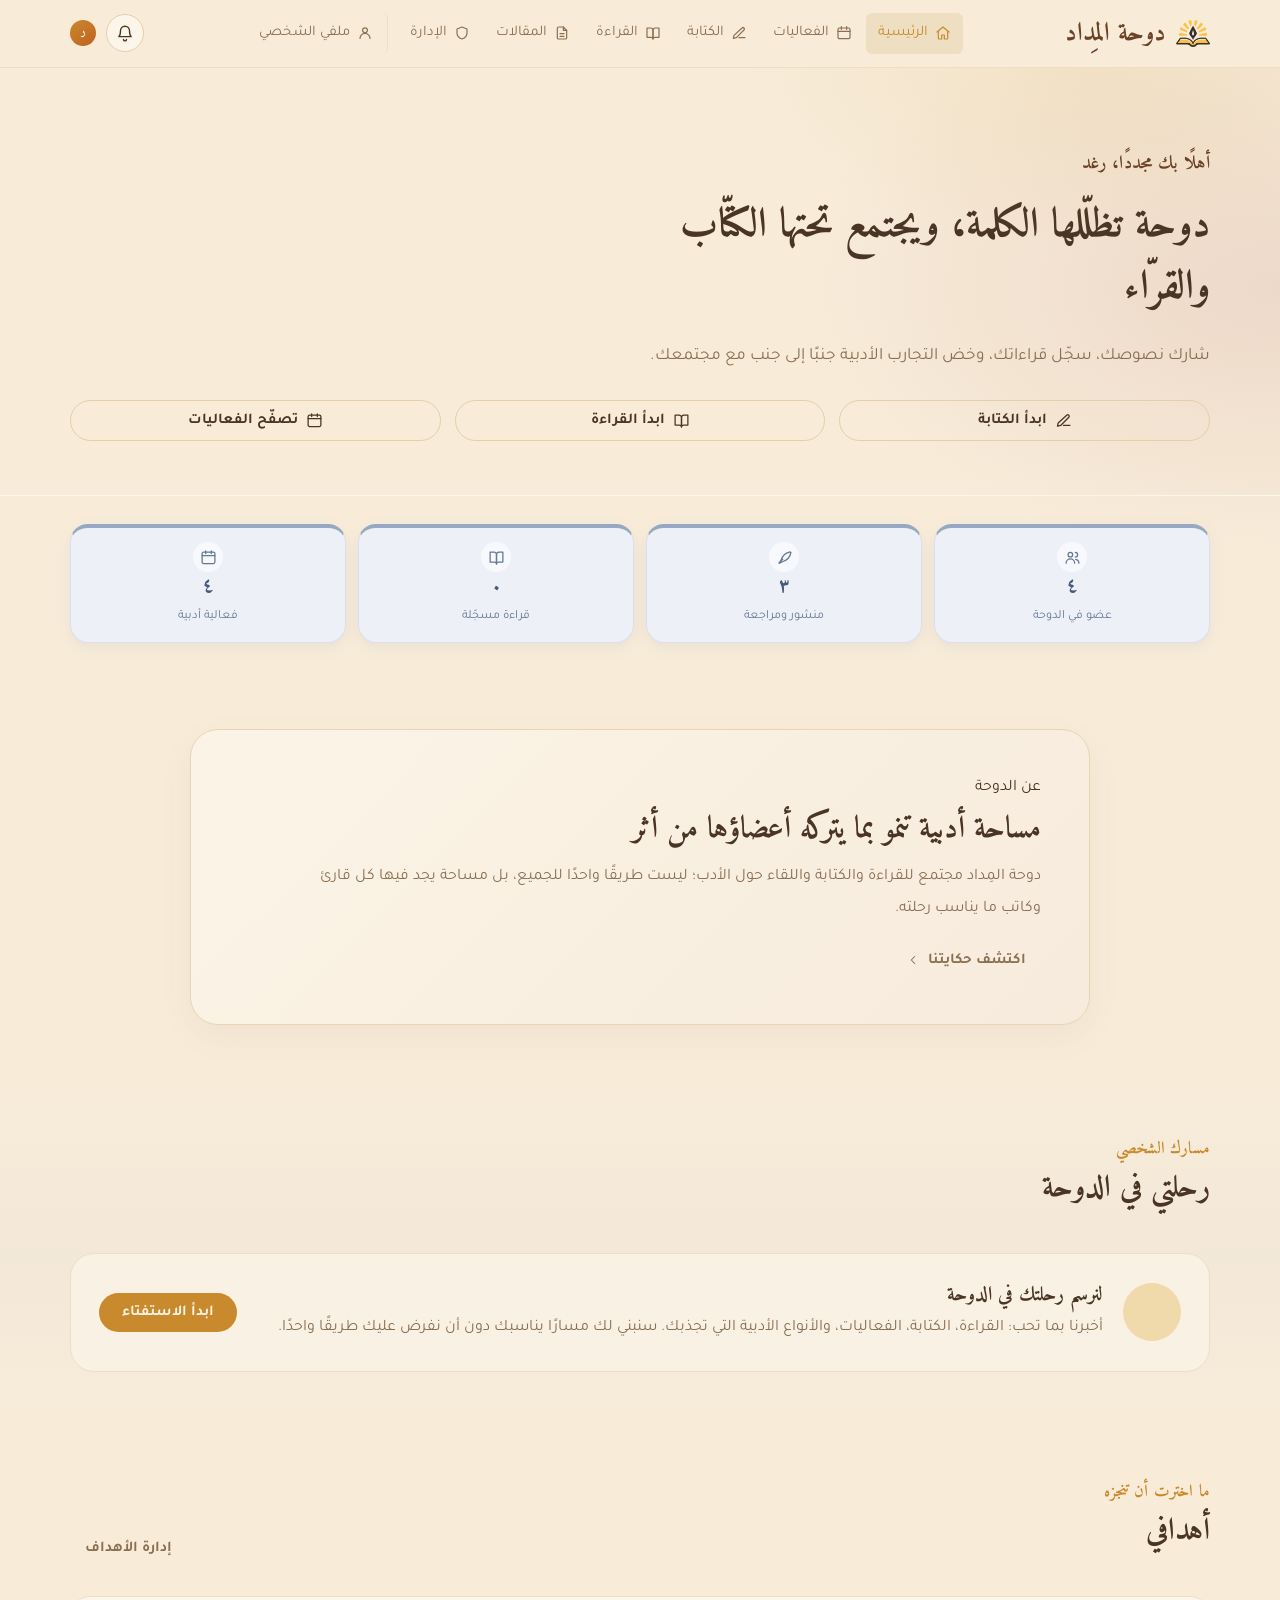
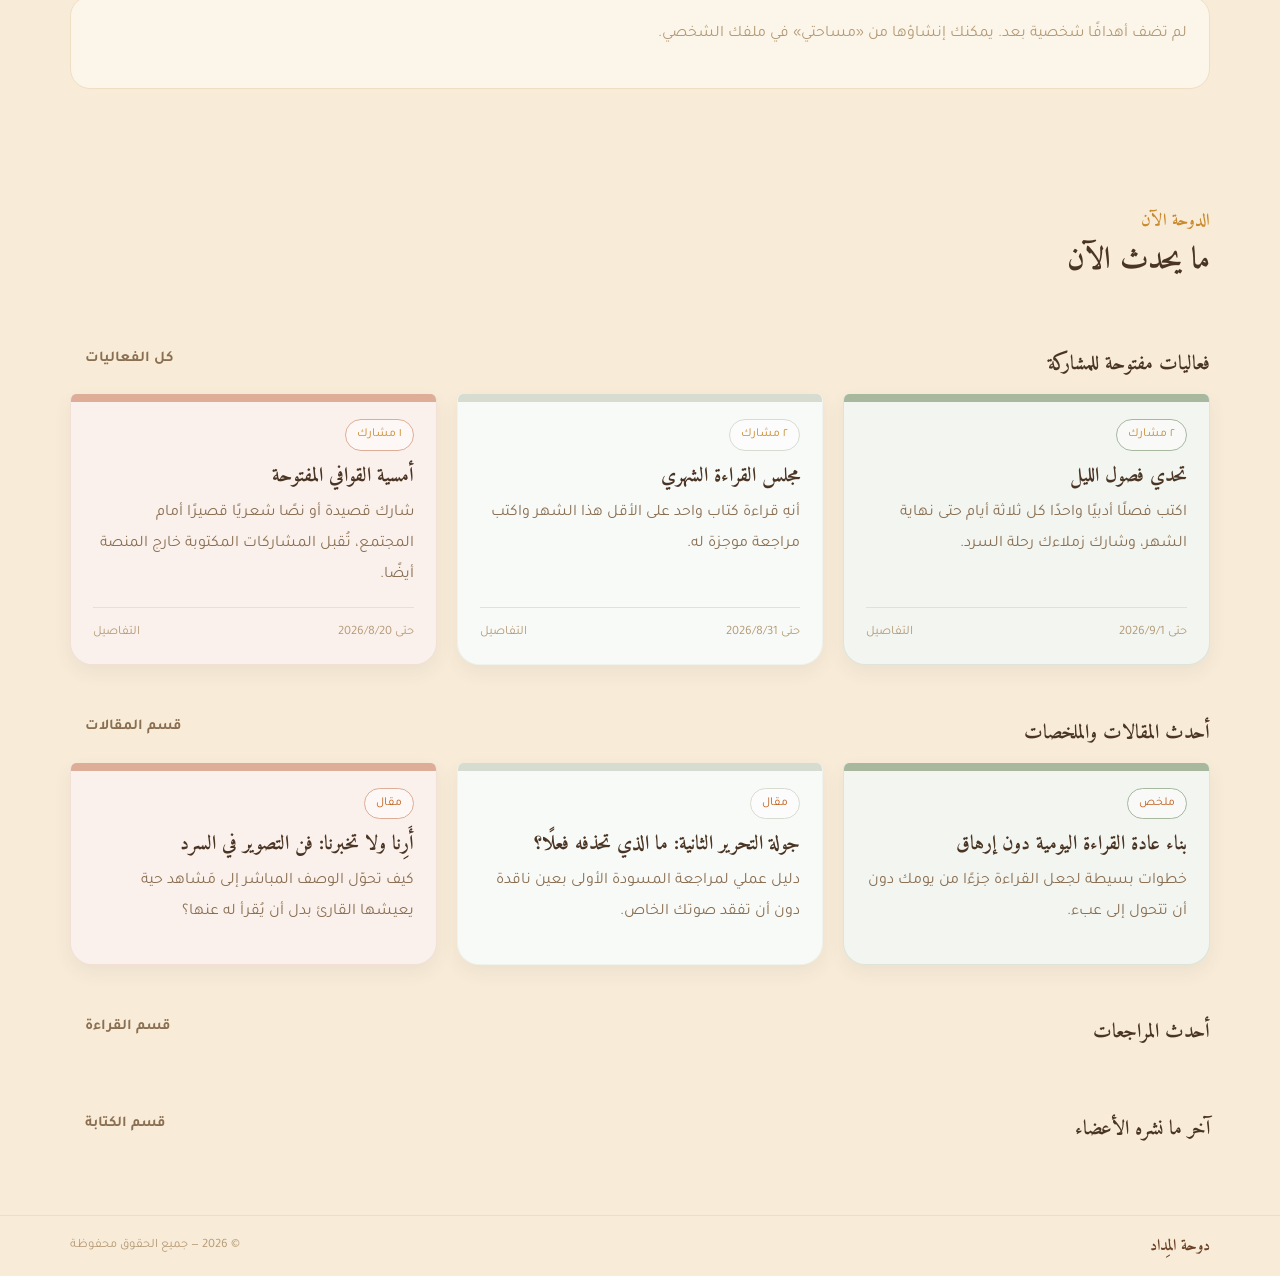
==== commit 959d6e00: "Add files via upload" ====
--- a/index.html
+++ b/index.html
@@ -17,7 +17,7 @@
 
 <link rel="stylesheet" href="css/main.css?v=21">
 <link rel="stylesheet" href="css/components.css?v=24">
-  <link rel="stylesheet" href="css/pages.css?v=60">
+  <link rel="stylesheet" href="css/pages.css?v=52">
 </head>
 <body>
 
@@ -32,6 +32,6 @@
 <div id="modal-root"></div>
 <div id="toast-root" class="toast-root" aria-live="polite"></div>
 
-  <script type="module" src="js/app.js?v=60"></script>
+  <script type="module" src="js/app.js?v=61"></script>
 </body>
 </html>
--- a/css/pages.css
+++ b/css/pages.css
@@ -616,3 +616,22 @@
   box-shadow:0 2px 7px rgba(91,59,37,.10);
 }
 .profile-level-badge svg{width:13px;height:13px;stroke-width:1.4}
+
+/* ===== الرئيسية الجديدة 2026 ===== */
+.home-hero{padding-bottom:54px}
+.home-platform-stats{padding-top:28px;padding-bottom:52px}
+.home-platform-stats .hero__stats-grid{margin-top:0;grid-template-columns:repeat(4,minmax(0,1fr))}
+.home-about{padding-top:34px;padding-bottom:54px}
+.home-about__panel{max-width:900px;margin:auto;padding:44px 48px;border-radius:28px;border:1px solid #E7D5B3;background:linear-gradient(135deg,#FBF4E6,#F7EBDD);box-shadow:0 12px 34px rgba(98,66,39,.06)}
+.home-about__panel h2{max-width:700px;margin:7px 0 10px}.home-about__panel p{max-width:760px;line-height:2;color:var(--paper-dim)}
+.home-journey{padding-top:56px;padding-bottom:58px;background:linear-gradient(180deg,transparent,rgba(151,168,197,.055),transparent)}
+.journey-track{display:grid;grid-template-columns:repeat(4,minmax(0,1fr));gap:14px;position:relative}.journey-track:before{content:"";position:absolute;top:32px;right:7%;left:7%;height:1px;background:#D9BD83;z-index:0}
+.journey-card{position:relative;z-index:1;min-height:225px;padding:24px 20px;border-radius:22px;background:#FBF6EA;border:1px solid #E6D3AE;transition:transform .35s ease,box-shadow .35s ease}.journey-card:hover{transform:translateY(-5px);box-shadow:0 12px 30px rgba(92,63,40,.1)}
+.journey-card__step{position:absolute;top:18px;left:18px;width:27px;height:27px;border-radius:50%;display:grid;place-items:center;background:#D39A34;color:white;font-weight:700}.journey-card__icon{width:46px;height:46px;border-radius:50%;display:grid;place-items:center;background:#F3E5C6;color:#9B6A24;margin-bottom:24px}.journey-card small{color:#B07A29}.journey-card h3{font-size:1.08rem;margin:5px 0 8px}.journey-card p{font-size:.85rem;line-height:1.85;color:var(--paper-dim)}
+.journey-edit{margin-top:14px}.journey-welcome{display:flex;align-items:center;gap:20px;padding:28px;border-radius:24px;background:#F8F1E4}.journey-welcome__mark{width:58px;height:58px;border-radius:50%;display:grid;place-items:center;background:#F0D9AA;color:#99661E;flex:0 0 auto}.journey-welcome h3{margin:0 0 5px}.journey-welcome p{margin:0;color:var(--paper-dim);line-height:1.8}.journey-welcome .btn{margin-inline-start:auto;white-space:nowrap}
+.home-goals-section{padding-top:48px;padding-bottom:58px}.home-goals-section .annual-goals-card{margin-top:0}.home-now{padding-top:60px}.home-now__group{margin-top:42px}.section-head--compact{margin-bottom:16px}.section-head--compact h3{margin:0}
+.reveal-on-scroll{opacity:0;transform:translateY(30px);transition:opacity .7s ease,transform .7s cubic-bezier(.2,.7,.2,1);transition-delay:var(--reveal-delay,0ms)}.reveal-on-scroll.is-visible{opacity:1;transform:none}
+.journey-survey-modal{max-width:760px}.journey-survey-group{margin-top:22px}.journey-survey-group>b{display:block;margin-bottom:10px}.choice-chips{display:flex;flex-wrap:wrap;gap:8px}.choice-chips label input{position:absolute;opacity:0;pointer-events:none}.choice-chips label span{display:block;padding:9px 15px;border:1px solid #DEC69A;border-radius:999px;cursor:pointer;background:#FFF9EE;transition:.2s}.choice-chips label input:checked+span{background:#EED8A9;border-color:#B9852C;color:#6B4920}.btn-block{width:100%;margin-top:28px}
+@media(max-width:820px){.home-platform-stats .hero__stats-grid{grid-template-columns:repeat(2,minmax(0,1fr))}.journey-track{grid-template-columns:repeat(2,minmax(0,1fr))}.journey-track:before{display:none}.journey-welcome{align-items:flex-start;flex-wrap:wrap}.journey-welcome .btn{margin-inline-start:0}.home-about__panel{padding:30px 25px}}
+@media(max-width:520px){.journey-track{grid-template-columns:1fr}.home-platform-stats .hero__stats-grid{grid-template-columns:repeat(2,minmax(0,1fr))}.home-about__panel{border-radius:20px}.home-journey,.home-goals-section,.home-now{padding-top:42px}.reveal-on-scroll{transform:translateY(20px)}}
+@media(prefers-reduced-motion:reduce){.reveal-on-scroll{opacity:1!important;transform:none!important;transition:none!important}.journey-card{transition:none!important}}
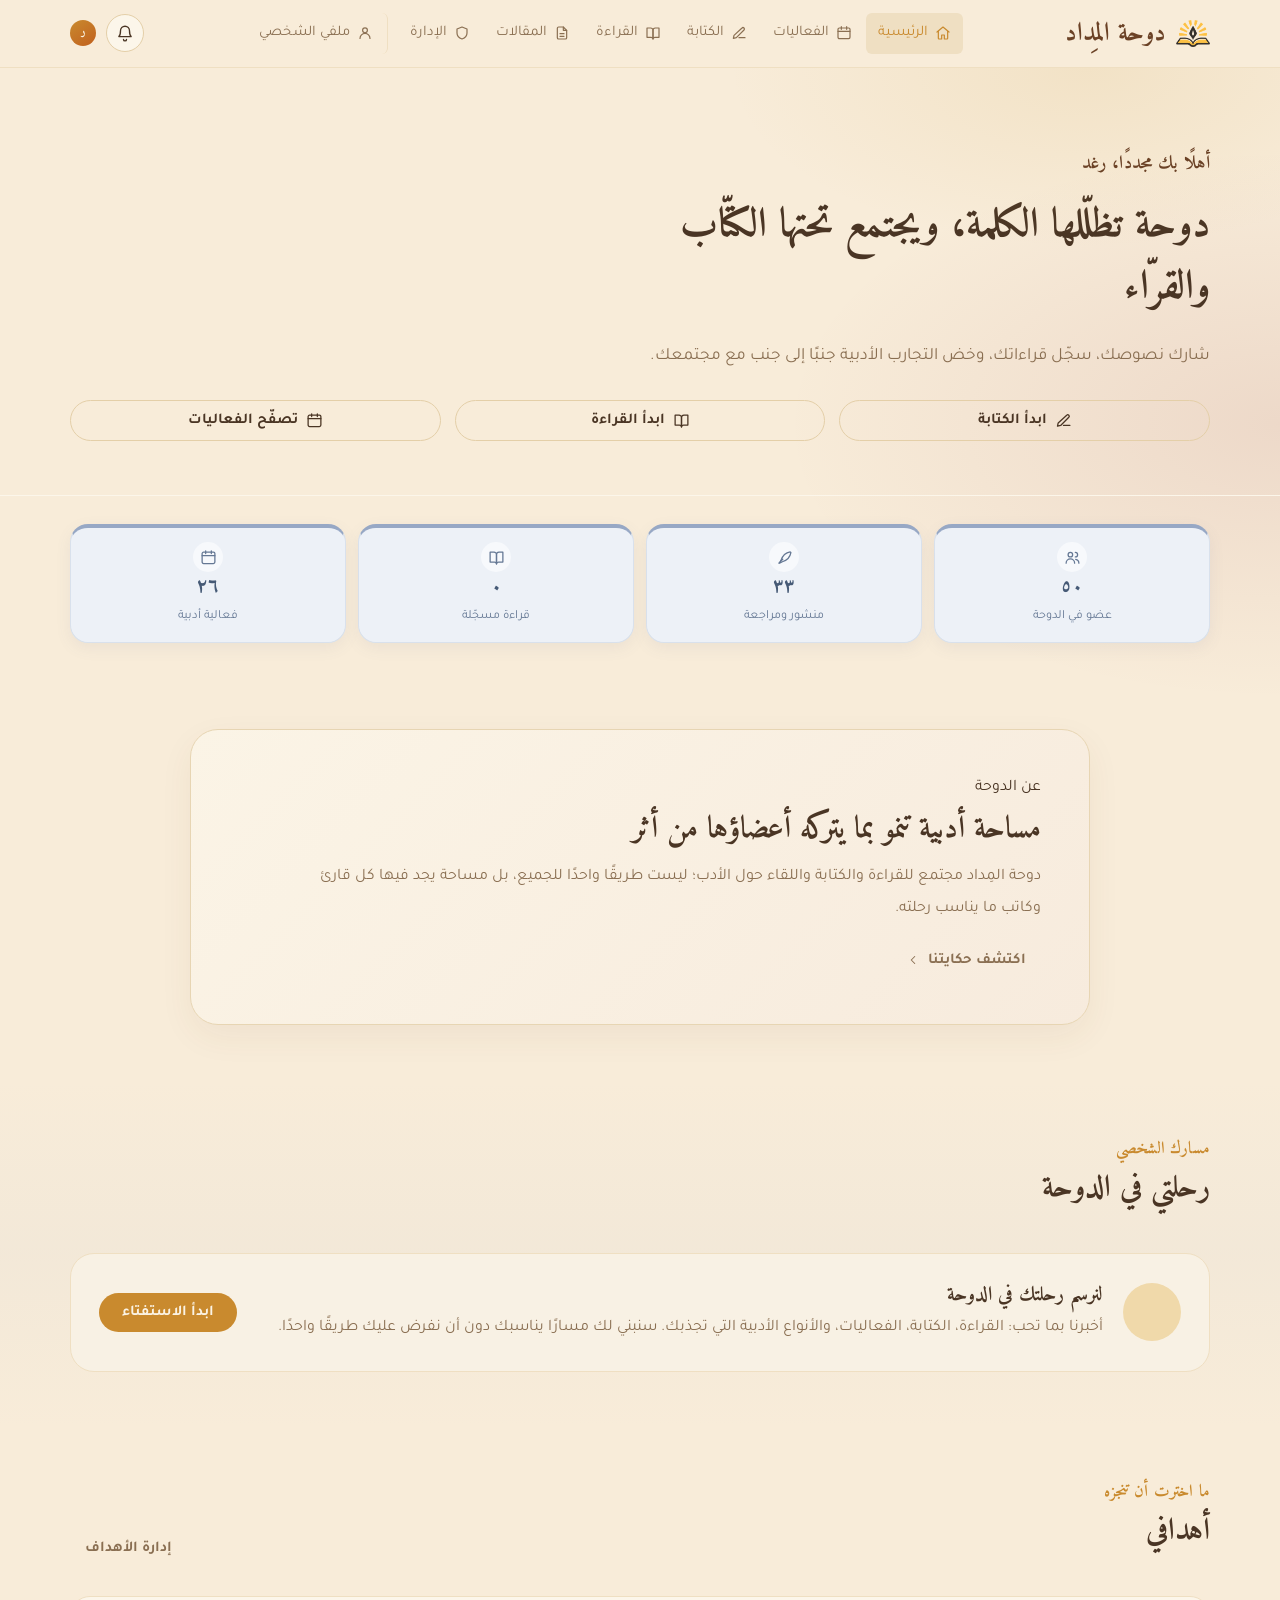
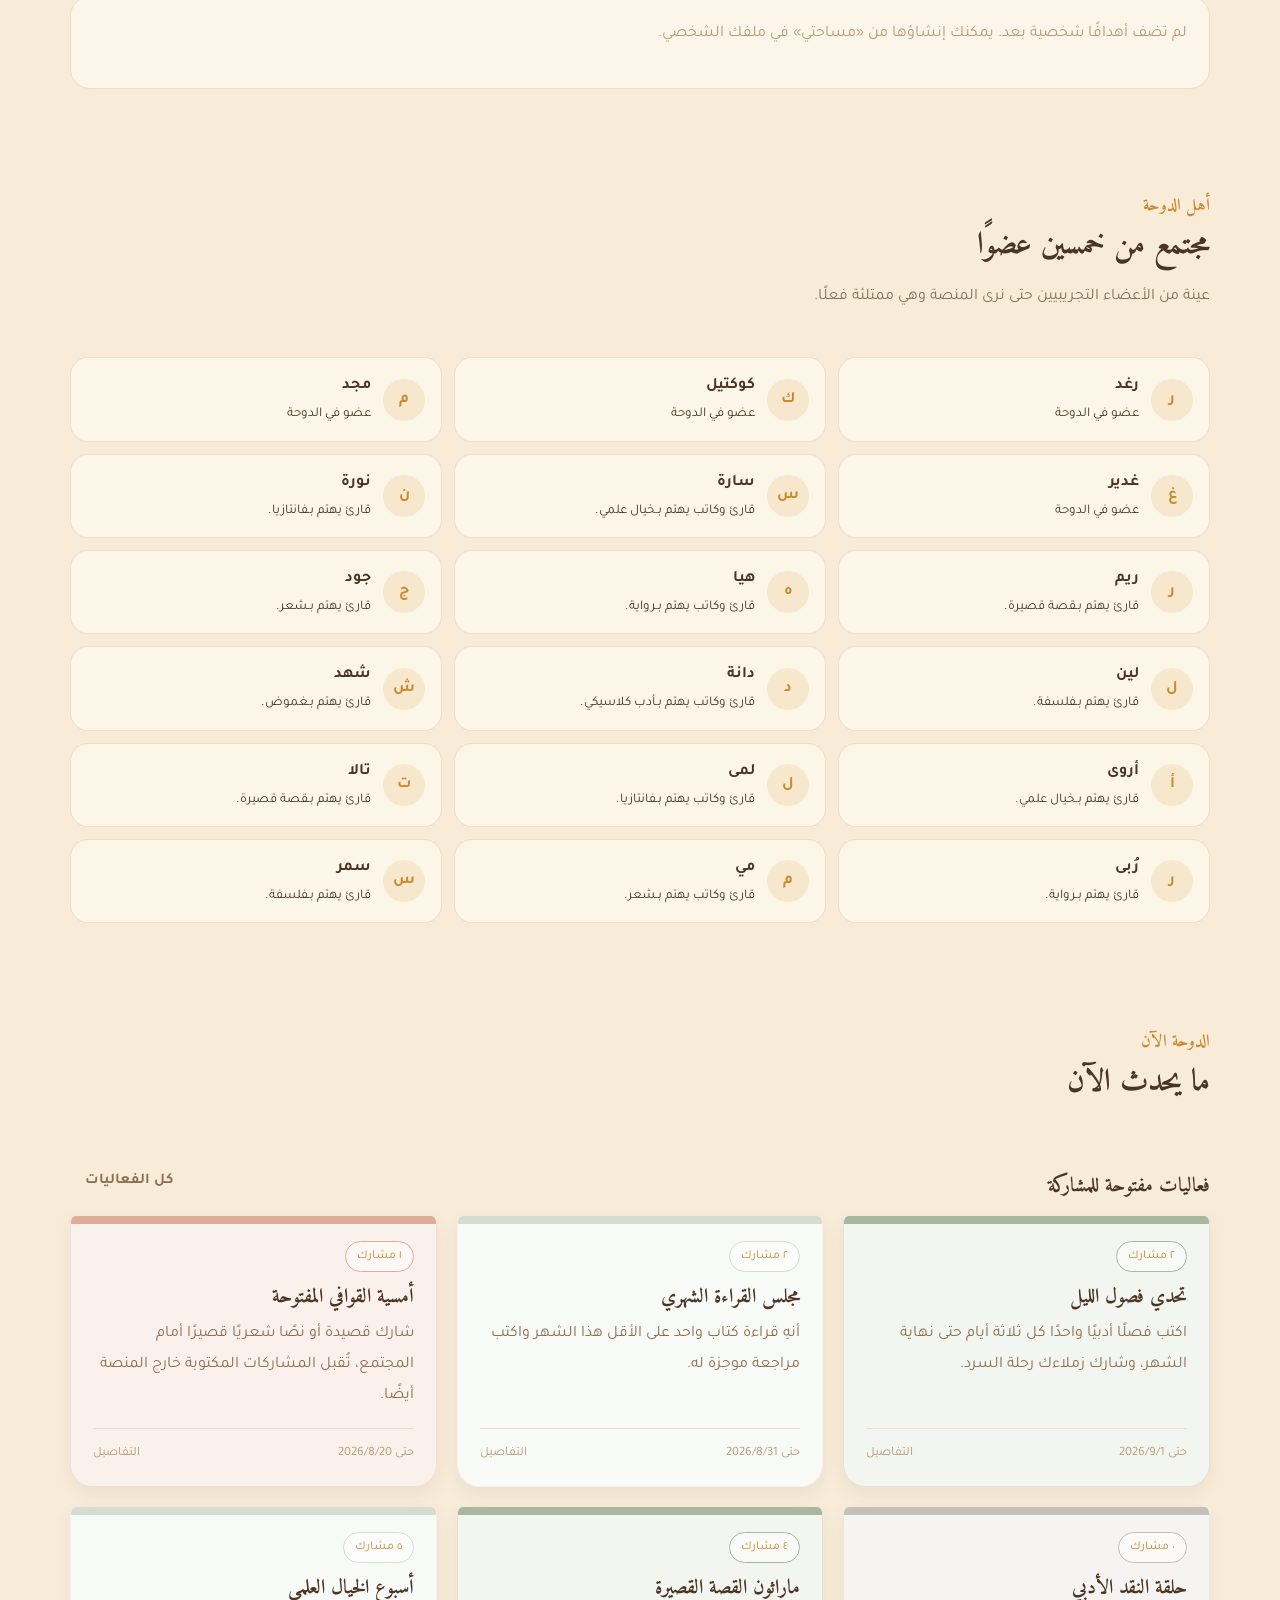
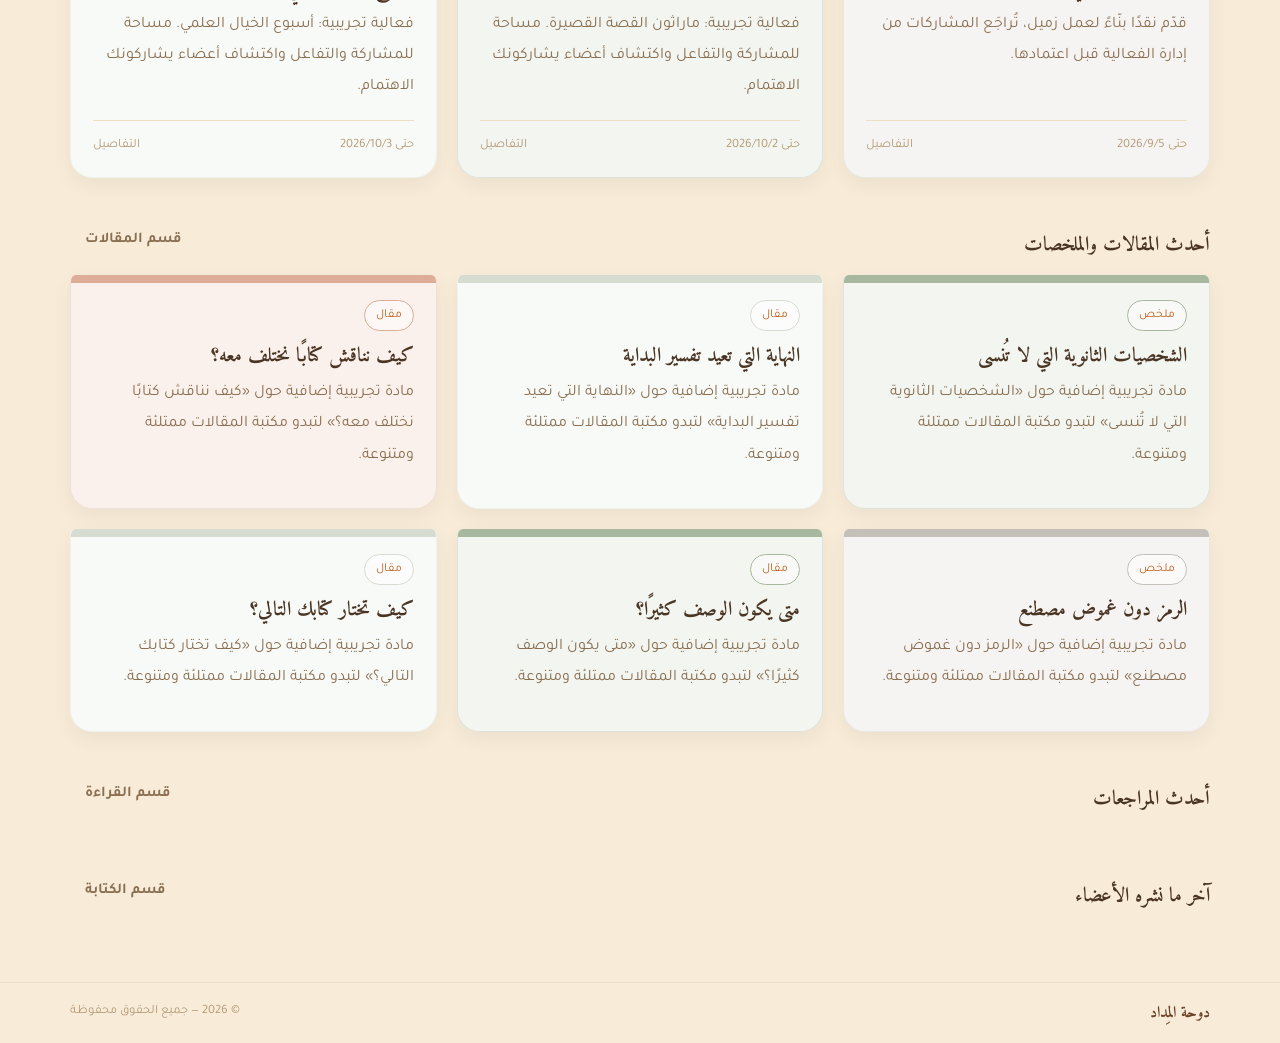
==== commit a71b8971: "Add files via upload" ====
--- a/index.html
+++ b/index.html
@@ -17,7 +17,7 @@
 
 <link rel="stylesheet" href="css/main.css?v=21">
 <link rel="stylesheet" href="css/components.css?v=24">
-  <link rel="stylesheet" href="css/pages.css?v=52">
+  <link rel="stylesheet" href="css/pages.css?v=55">
 </head>
 <body>
 
@@ -32,6 +32,6 @@
 <div id="modal-root"></div>
 <div id="toast-root" class="toast-root" aria-live="polite"></div>
 
-  <script type="module" src="js/app.js?v=61"></script>
+  <script type="module" src="js/app.js?v=64"></script>
 </body>
 </html>
--- a/css/pages.css
+++ b/css/pages.css
@@ -635,3 +635,115 @@
 @media(max-width:820px){.home-platform-stats .hero__stats-grid{grid-template-columns:repeat(2,minmax(0,1fr))}.journey-track{grid-template-columns:repeat(2,minmax(0,1fr))}.journey-track:before{display:none}.journey-welcome{align-items:flex-start;flex-wrap:wrap}.journey-welcome .btn{margin-inline-start:0}.home-about__panel{padding:30px 25px}}
 @media(max-width:520px){.journey-track{grid-template-columns:1fr}.home-platform-stats .hero__stats-grid{grid-template-columns:repeat(2,minmax(0,1fr))}.home-about__panel{border-radius:20px}.home-journey,.home-goals-section,.home-now{padding-top:42px}.reveal-on-scroll{transform:translateY(20px)}}
 @media(prefers-reduced-motion:reduce){.reveal-on-scroll{opacity:1!important;transform:none!important;transition:none!important}.journey-card{transition:none!important}}
+
+/* Journey details + About story */
+.journey-summary{display:flex;justify-content:flex-start;margin:0 0 18px}.journey-summary__open{border:1px solid #e4cfa8;background:#fbf4e7;border-radius:18px;padding:12px 16px;display:grid;grid-template-columns:auto auto;gap:2px 9px;align-items:center;text-align:right;color:var(--paper-ink);cursor:pointer}.journey-summary__open span{grid-row:1/3}.journey-summary__open small{grid-column:2;color:var(--paper-dim)}
+.journey-card__tag{display:inline-block;margin-top:10px;padding:4px 9px;border-radius:999px;background:#f2e4c8;color:#9b6a24;font-size:.72rem}.journey-actions{display:flex;gap:10px;flex-wrap:wrap;margin-top:16px}
+.journey-details-modal,.about-story-modal{max-width:850px;max-height:88vh;overflow:auto}.journey-detail-lede{line-height:1.9;color:var(--paper-dim)}.journey-profile{display:grid;grid-template-columns:repeat(3,1fr);gap:10px;margin:22px 0}.journey-profile>div{padding:15px;border:1px solid #ead8b8;border-radius:16px;background:#fbf5e9}.journey-profile small{display:block;color:#b07a29;margin-bottom:6px}.journey-detail-title{margin:24px 0 12px}.journey-detail-list{display:grid;gap:9px}.journey-detail-item{display:grid;grid-template-columns:34px 1fr;gap:12px;padding:14px;border:1px solid #ead8b8;border-radius:15px;background:#fffaf1;color:inherit;text-decoration:none}.journey-detail-item>span{width:30px;height:30px;border-radius:50%;display:grid;place-items:center;background:#d39a34;color:#fff}.journey-detail-item small{display:block;color:#b07a29}.journey-detail-item b{display:block;margin:3px 0}.journey-detail-item p{margin:0;color:var(--paper-dim);font-size:.84rem}.journey-demo-note{margin-top:18px;padding:12px 14px;border-radius:13px;background:#f4ead7;color:var(--paper-dim);font-size:.82rem}.about-story{display:grid;gap:10px}.about-story p{line-height:2;color:var(--paper-dim);margin:0}.about-story h3{margin:12px 0 0}
+@media(max-width:650px){.journey-profile{grid-template-columns:1fr}.journey-summary__open{width:100%}}
+
+/* Journey: winding vertical path with scroll-reveal cards */
+.journey-winding-path{
+  position:relative!important;
+  display:flex!important;
+  flex-direction:column!important;
+  gap:clamp(70px,10vw,135px)!important;
+  padding:55px 5% 75px!important;
+  max-width:1050px;
+  margin:0 auto;
+}
+.journey-winding-path::before{
+  content:"";
+  position:absolute;
+  inset:10px 12% 20px;
+  pointer-events:none;
+  z-index:0;
+  background:
+    radial-gradient(ellipse at 75% 5%, transparent 0 47%, rgba(201,139,40,.34) 48% 48.5%, transparent 49%),
+    radial-gradient(ellipse at 27% 33%, transparent 0 47%, rgba(201,139,40,.34) 48% 48.5%, transparent 49%),
+    radial-gradient(ellipse at 74% 66%, transparent 0 47%, rgba(201,139,40,.34) 48% 48.5%, transparent 49%),
+    radial-gradient(ellipse at 28% 96%, transparent 0 47%, rgba(201,139,40,.34) 48% 48.5%, transparent 49%);
+  opacity:.85;
+}
+.journey-winding-path .journey-path-card{
+  position:relative;
+  z-index:1;
+  width:min(390px,76%);
+  min-height:220px;
+  opacity:0;
+  transform:translateY(48px) scale(.97);
+  transition:opacity .7s ease,transform .7s cubic-bezier(.2,.75,.25,1);
+}
+.journey-winding-path .journey-path-card:nth-child(odd){align-self:flex-end}
+.journey-winding-path .journey-path-card:nth-child(even){align-self:flex-start}
+.journey-winding-path .journey-path-card.is-visible{
+  opacity:1;
+  transform:translateY(0) scale(1);
+}
+@media(max-width:700px){
+  .journey-winding-path{gap:64px;padding-inline:4%}
+  .journey-winding-path .journey-path-card{width:82%}
+  .journey-winding-path::before{inset-inline:5%}
+}
+@media(prefers-reduced-motion:reduce){
+  .journey-winding-path .journey-path-card{opacity:1!important;transform:none!important;transition:none!important}
+}
+
+/* FIX: actual journey markup — winding vertical route */
+.home-journey .journey-track.journey-winding-path{
+  display:flex!important;
+  grid-template-columns:none!important;
+  flex-direction:column!important;
+  gap:clamp(82px,11vw,145px)!important;
+  position:relative!important;
+  padding:70px 7% 90px!important;
+}
+.home-journey .journey-track.journey-winding-path::before{
+  top:25px!important;
+  right:14%!important;
+  left:14%!important;
+  bottom:25px!important;
+  height:auto!important;
+  background:none!important;
+  border:0!important;
+  z-index:0!important;
+  opacity:1!important;
+  /* a single soft S-like route made from layered curved strokes */
+  background-image:
+    radial-gradient(ellipse 58% 24% at 72% 14%, transparent 68%, rgba(195,137,47,.42) 69%, rgba(195,137,47,.42) 69.8%, transparent 70.8%),
+    radial-gradient(ellipse 58% 24% at 28% 39%, transparent 68%, rgba(195,137,47,.42) 69%, rgba(195,137,47,.42) 69.8%, transparent 70.8%),
+    radial-gradient(ellipse 58% 24% at 72% 64%, transparent 68%, rgba(195,137,47,.42) 69%, rgba(195,137,47,.42) 69.8%, transparent 70.8%),
+    radial-gradient(ellipse 58% 24% at 28% 89%, transparent 68%, rgba(195,137,47,.42) 69%, rgba(195,137,47,.42) 69.8%, transparent 70.8%)!important;
+}
+.home-journey .journey-winding-path > .journey-path-card{
+  display:block!important;
+  width:min(410px,72%)!important;
+  min-height:220px!important;
+  margin:0!important;
+  position:relative!important;
+  z-index:2!important;
+}
+.home-journey .journey-winding-path > .journey-path-card:nth-child(odd){
+  align-self:flex-end!important;
+}
+.home-journey .journey-winding-path > .journey-path-card:nth-child(even){
+  align-self:flex-start!important;
+}
+@media(max-width:700px){
+  .home-journey .journey-track.journey-winding-path{padding-inline:3%!important;gap:72px!important}
+  .home-journey .journey-winding-path > .journey-path-card{width:84%!important}
+}
+
+/* FINAL journey: stepped path matching the supplied sketch */
+.home-journey .journey-track.journey-step-route{display:block!important;position:relative!important;min-height:980px!important;max-width:1120px!important;margin:20px auto 35px!important;padding:0!important}
+.journey-step-route__line{position:absolute;inset:0;width:100%;height:100%;overflow:visible;z-index:0;pointer-events:none}
+.journey-step-route__line path{fill:none;stroke:rgba(185,126,39,.42);stroke-width:3;stroke-linecap:round;stroke-linejoin:round;vector-effect:non-scaling-stroke}
+.home-journey .journey-step-card{position:absolute!important;z-index:2!important;width:min(350px,34%)!important;min-height:205px!important;margin:0!important}
+.home-journey .journey-step-card--1{right:2%;top:40px}.home-journey .journey-step-card--2{right:37%;top:300px}.home-journey .journey-step-card--3{left:2%;top:565px}.home-journey .journey-step-card--4{left:16%;top:795px}
+.home-rich-grid{grid-template-columns:repeat(3,minmax(0,1fr))!important}
+.home-members-preview{padding-block:45px}.home-member-cloud{display:grid;grid-template-columns:repeat(3,minmax(0,1fr));gap:12px}
+.home-member-chip{display:flex;align-items:center;gap:12px;padding:14px 16px;border:1px solid rgba(190,142,68,.22);border-radius:18px;background:rgba(255,252,243,.62);color:inherit;text-decoration:none;min-height:76px}
+.home-member-chip__avatar{width:42px;height:42px;border-radius:50%;display:grid;place-items:center;background:rgba(205,139,35,.14);color:var(--gold);font-weight:700;flex:0 0 auto}
+.home-member-chip span:last-child{display:flex;flex-direction:column;gap:3px;min-width:0}.home-member-chip small{white-space:nowrap;overflow:hidden;text-overflow:ellipsis;color:var(--text-muted)}
+@media(max-width:760px){.home-journey .journey-track.journey-step-route{min-height:1120px!important}.home-journey .journey-step-card{width:72%!important}.home-journey .journey-step-card--1{right:3%;top:35px}.home-journey .journey-step-card--2{left:3%;right:auto;top:300px}.home-journey .journey-step-card--3{right:3%;left:auto;top:570px}.home-journey .journey-step-card--4{left:3%;top:840px}.journey-step-route__line path{stroke-width:2}.home-rich-grid{grid-template-columns:repeat(2,minmax(0,1fr))!important}.home-member-cloud{grid-template-columns:repeat(2,minmax(0,1fr))}}
+@media(max-width:480px){.home-rich-grid,.home-member-cloud{grid-template-columns:1fr!important}}
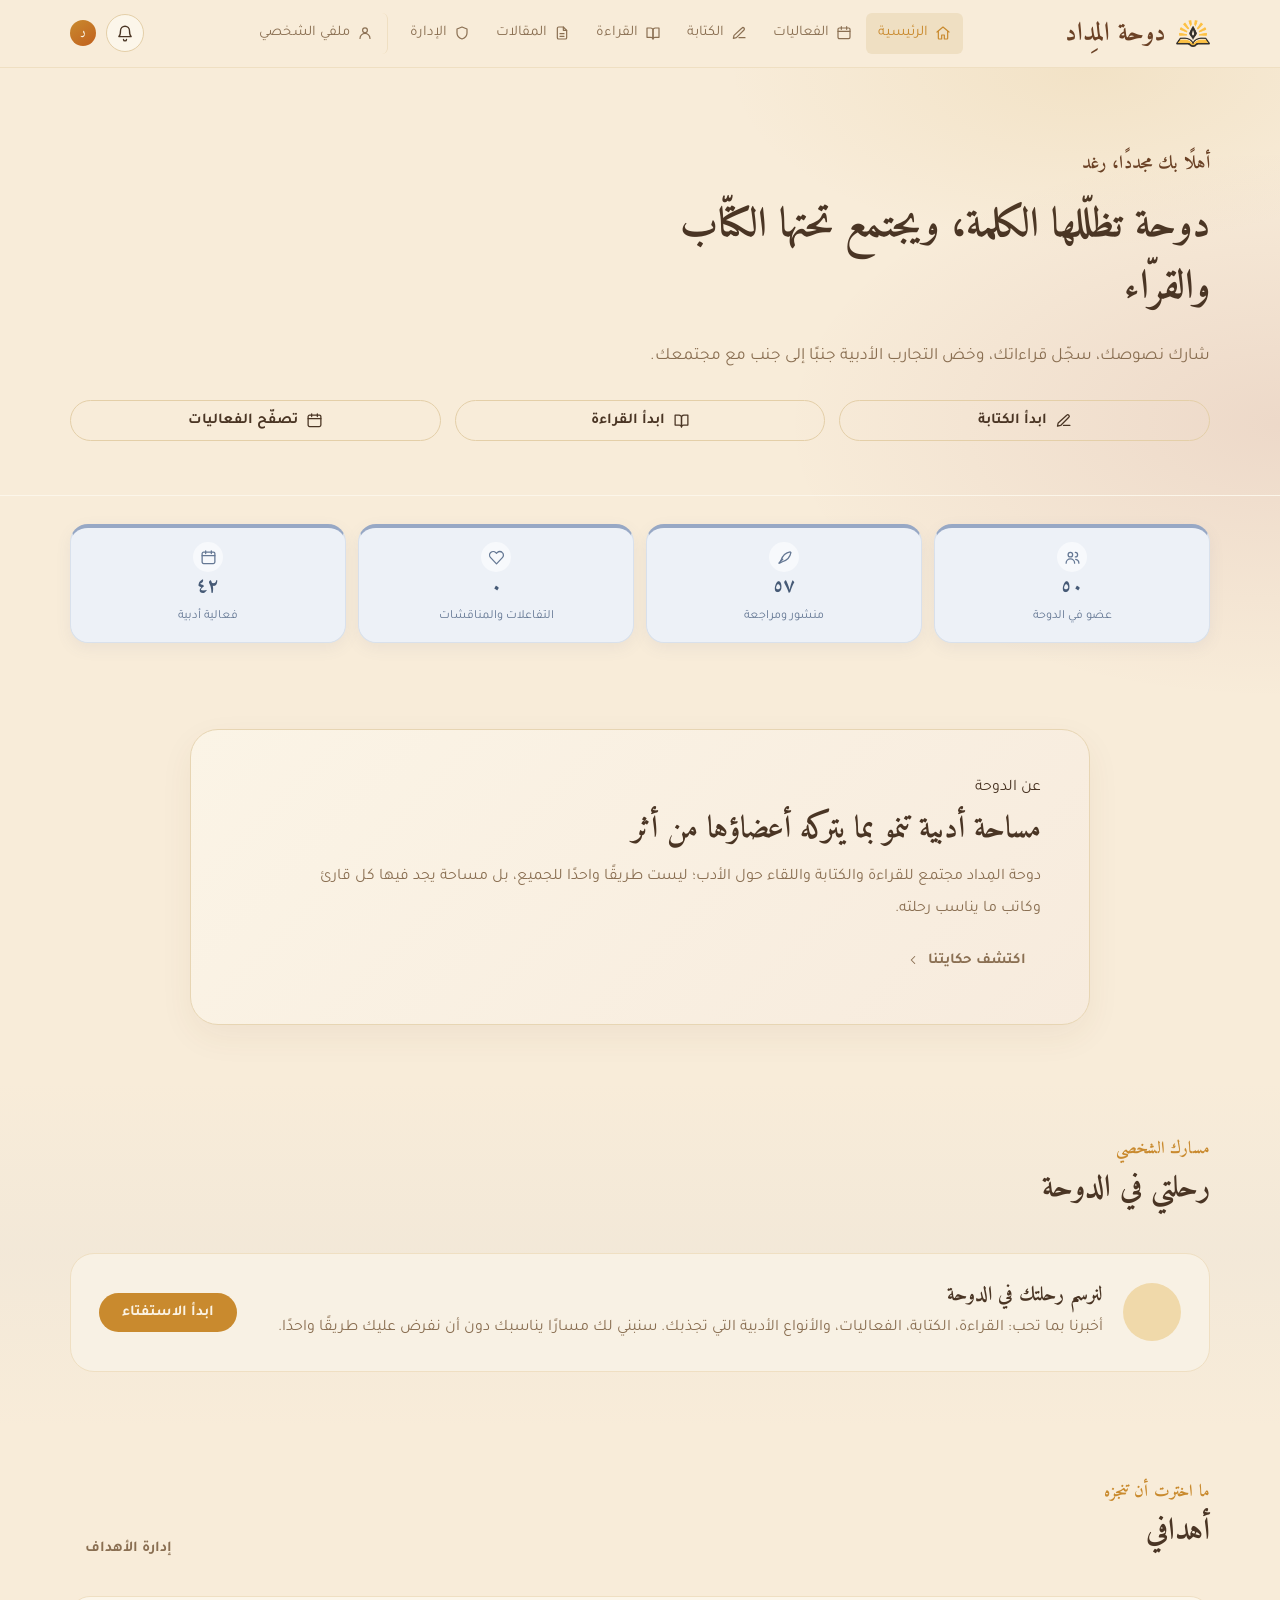
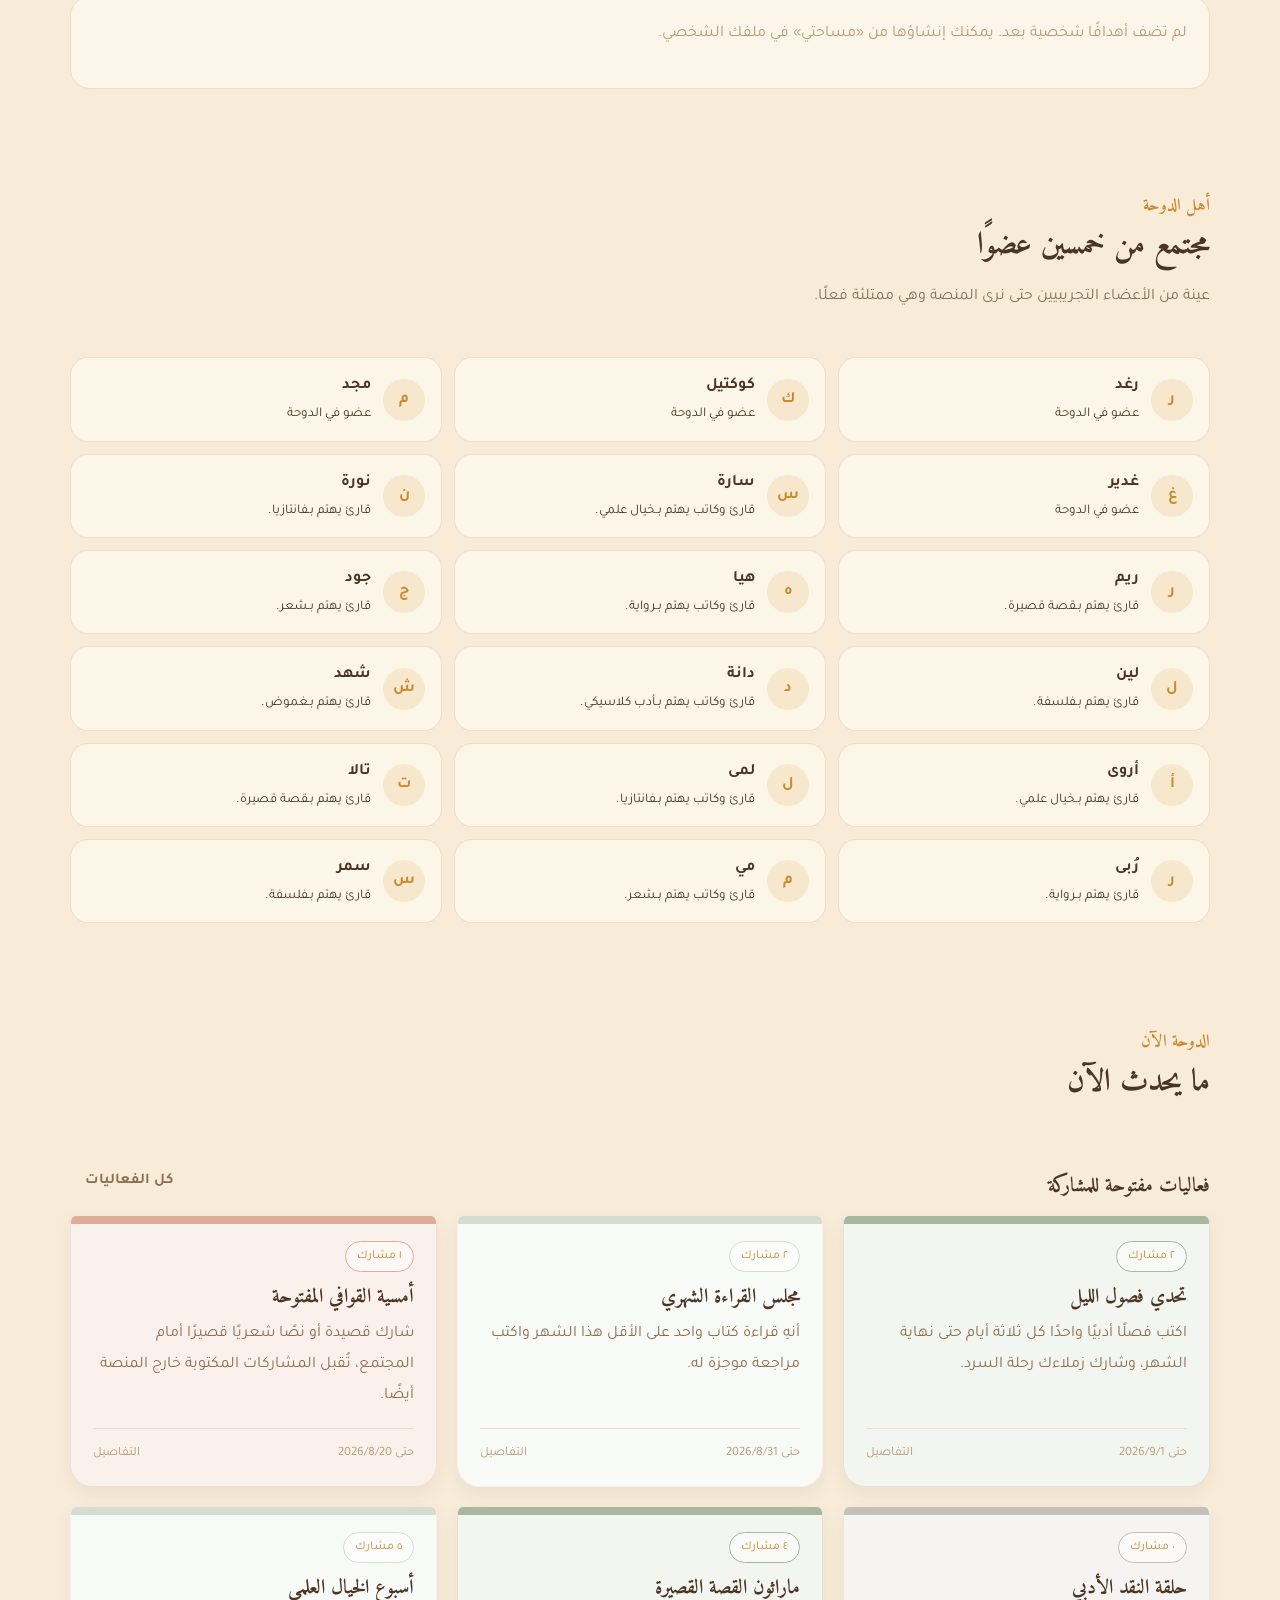
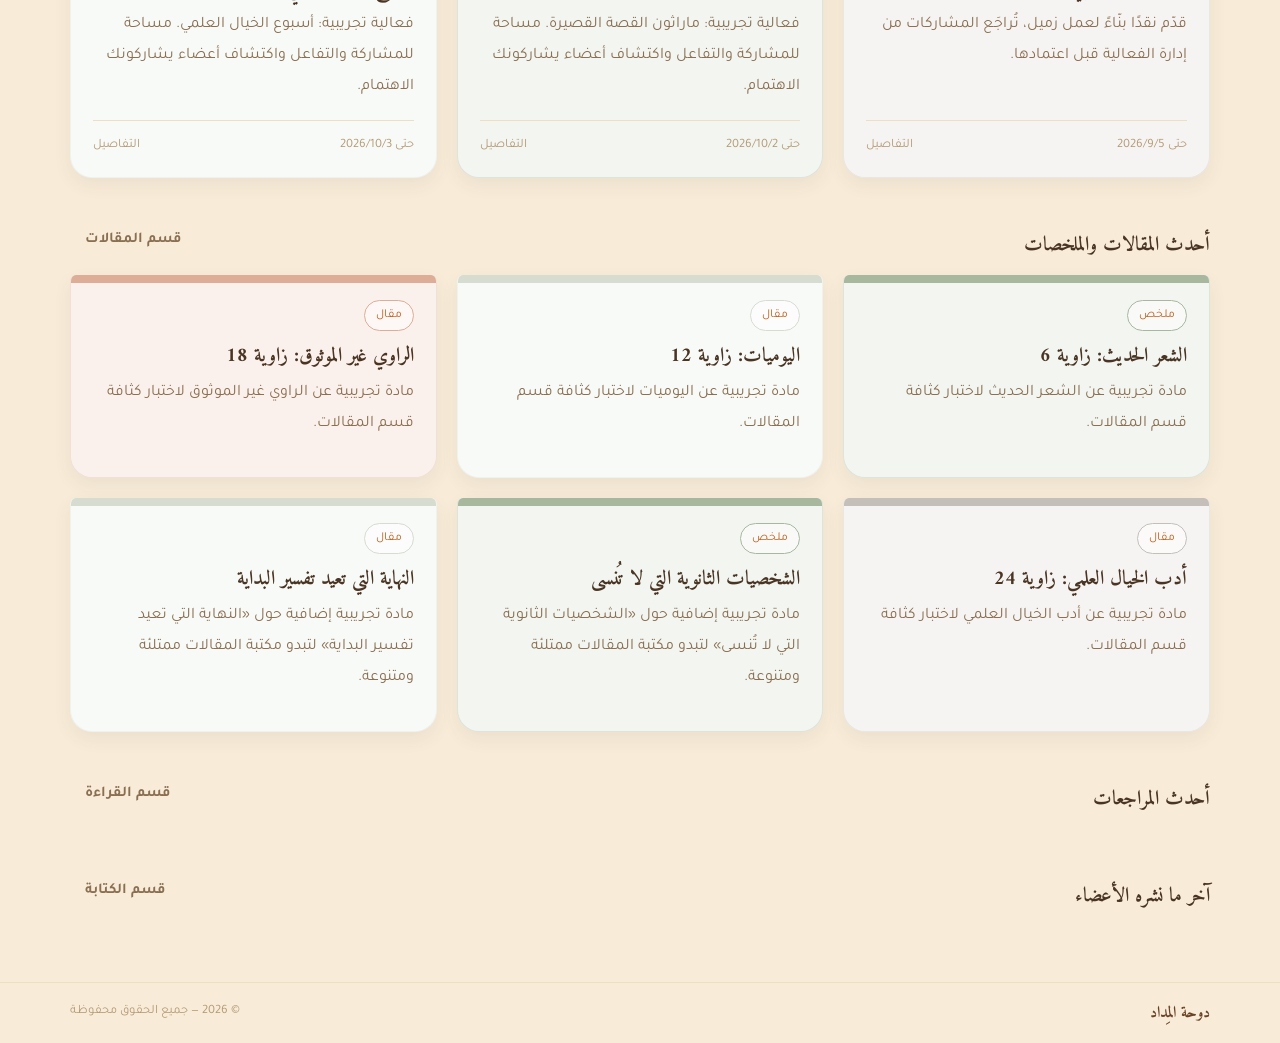
==== commit 97e27844: "Add files via upload" ====
--- a/index.html
+++ b/index.html
@@ -17,7 +17,7 @@
 
 <link rel="stylesheet" href="css/main.css?v=21">
 <link rel="stylesheet" href="css/components.css?v=24">
-  <link rel="stylesheet" href="css/pages.css?v=55">
+  <link rel="stylesheet" href="css/pages.css?v=57">
 </head>
 <body>
 
@@ -32,6 +32,6 @@
 <div id="modal-root"></div>
 <div id="toast-root" class="toast-root" aria-live="polite"></div>
 
-  <script type="module" src="js/app.js?v=64"></script>
+  <script type="module" src="js/app.js?v=66"></script>
 </body>
 </html>
--- a/css/pages.css
+++ b/css/pages.css
@@ -747,3 +747,20 @@
 .home-member-chip span:last-child{display:flex;flex-direction:column;gap:3px;min-width:0}.home-member-chip small{white-space:nowrap;overflow:hidden;text-overflow:ellipsis;color:var(--text-muted)}
 @media(max-width:760px){.home-journey .journey-track.journey-step-route{min-height:1120px!important}.home-journey .journey-step-card{width:72%!important}.home-journey .journey-step-card--1{right:3%;top:35px}.home-journey .journey-step-card--2{left:3%;right:auto;top:300px}.home-journey .journey-step-card--3{right:3%;left:auto;top:570px}.home-journey .journey-step-card--4{left:3%;top:840px}.journey-step-route__line path{stroke-width:2}.home-rich-grid{grid-template-columns:repeat(2,minmax(0,1fr))!important}.home-member-cloud{grid-template-columns:repeat(2,minmax(0,1fr))}}
 @media(max-width:480px){.home-rich-grid,.home-member-cloud{grid-template-columns:1fr!important}}
+
+/* Journey precision pass: compact staircase, every card centered exactly on a turn. */
+.home-journey .journey-track.journey-step-route{min-height:700px!important;max-width:980px!important;margin:10px auto 25px!important}
+.home-journey .journey-step-card{width:280px!important;min-height:170px!important;transform:translate(-50%,-50%)!important}
+.home-journey .journey-step-card--1{left:85%!important;right:auto!important;top:150px!important}
+.home-journey .journey-step-card--2{left:65%!important;right:auto!important;top:310px!important}
+.home-journey .journey-step-card--3{left:41%!important;right:auto!important;top:470px!important}
+.home-journey .journey-step-card--4{left:18%!important;right:auto!important;top:610px!important}
+.journey-step-route__line path{stroke-width:2!important}
+@media(max-width:760px){
+ .home-journey .journey-track.journey-step-route{min-height:780px!important;max-width:100%!important}
+ .home-journey .journey-step-card{width:250px!important;min-height:160px!important}
+ .home-journey .journey-step-card--1{left:78%!important;top:130px!important}
+ .home-journey .journey-step-card--2{left:61%!important;top:310px!important}
+ .home-journey .journey-step-card--3{left:39%!important;top:490px!important}
+ .home-journey .journey-step-card--4{left:22%!important;top:670px!important}
+}
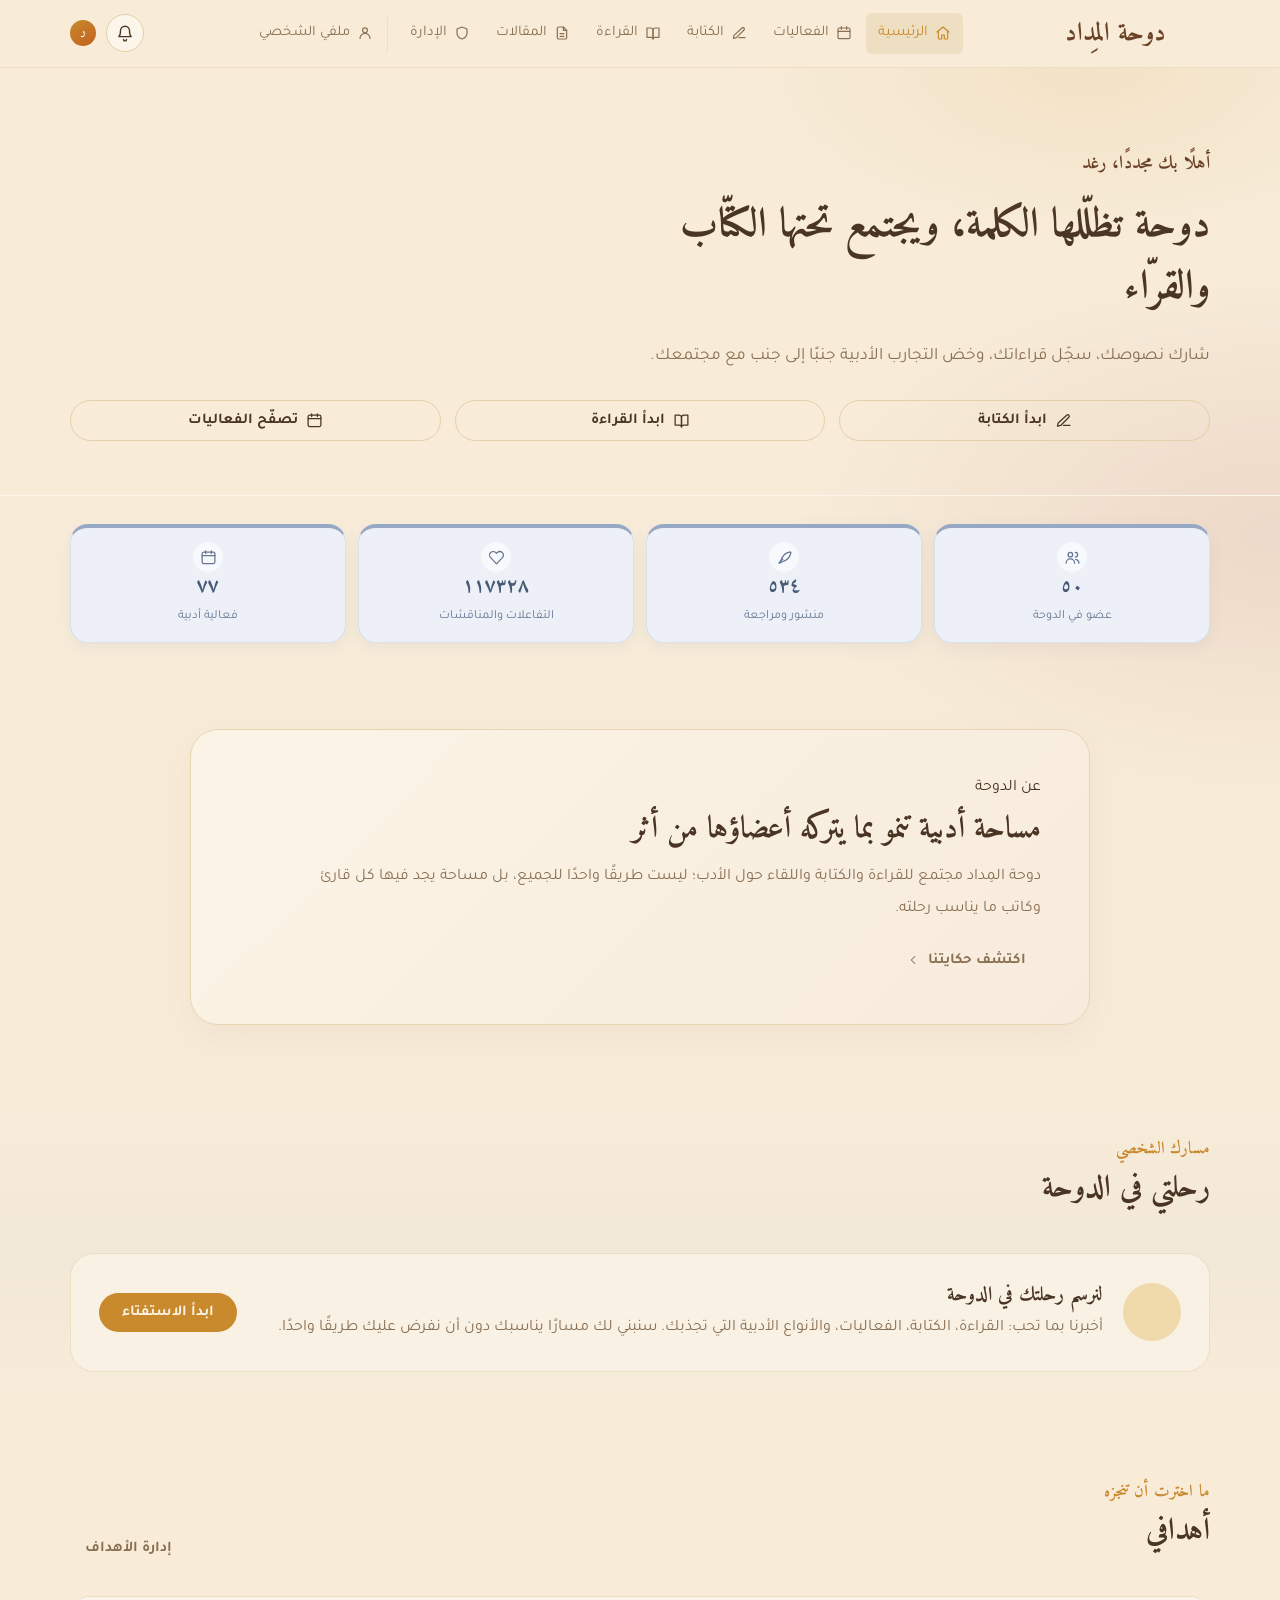
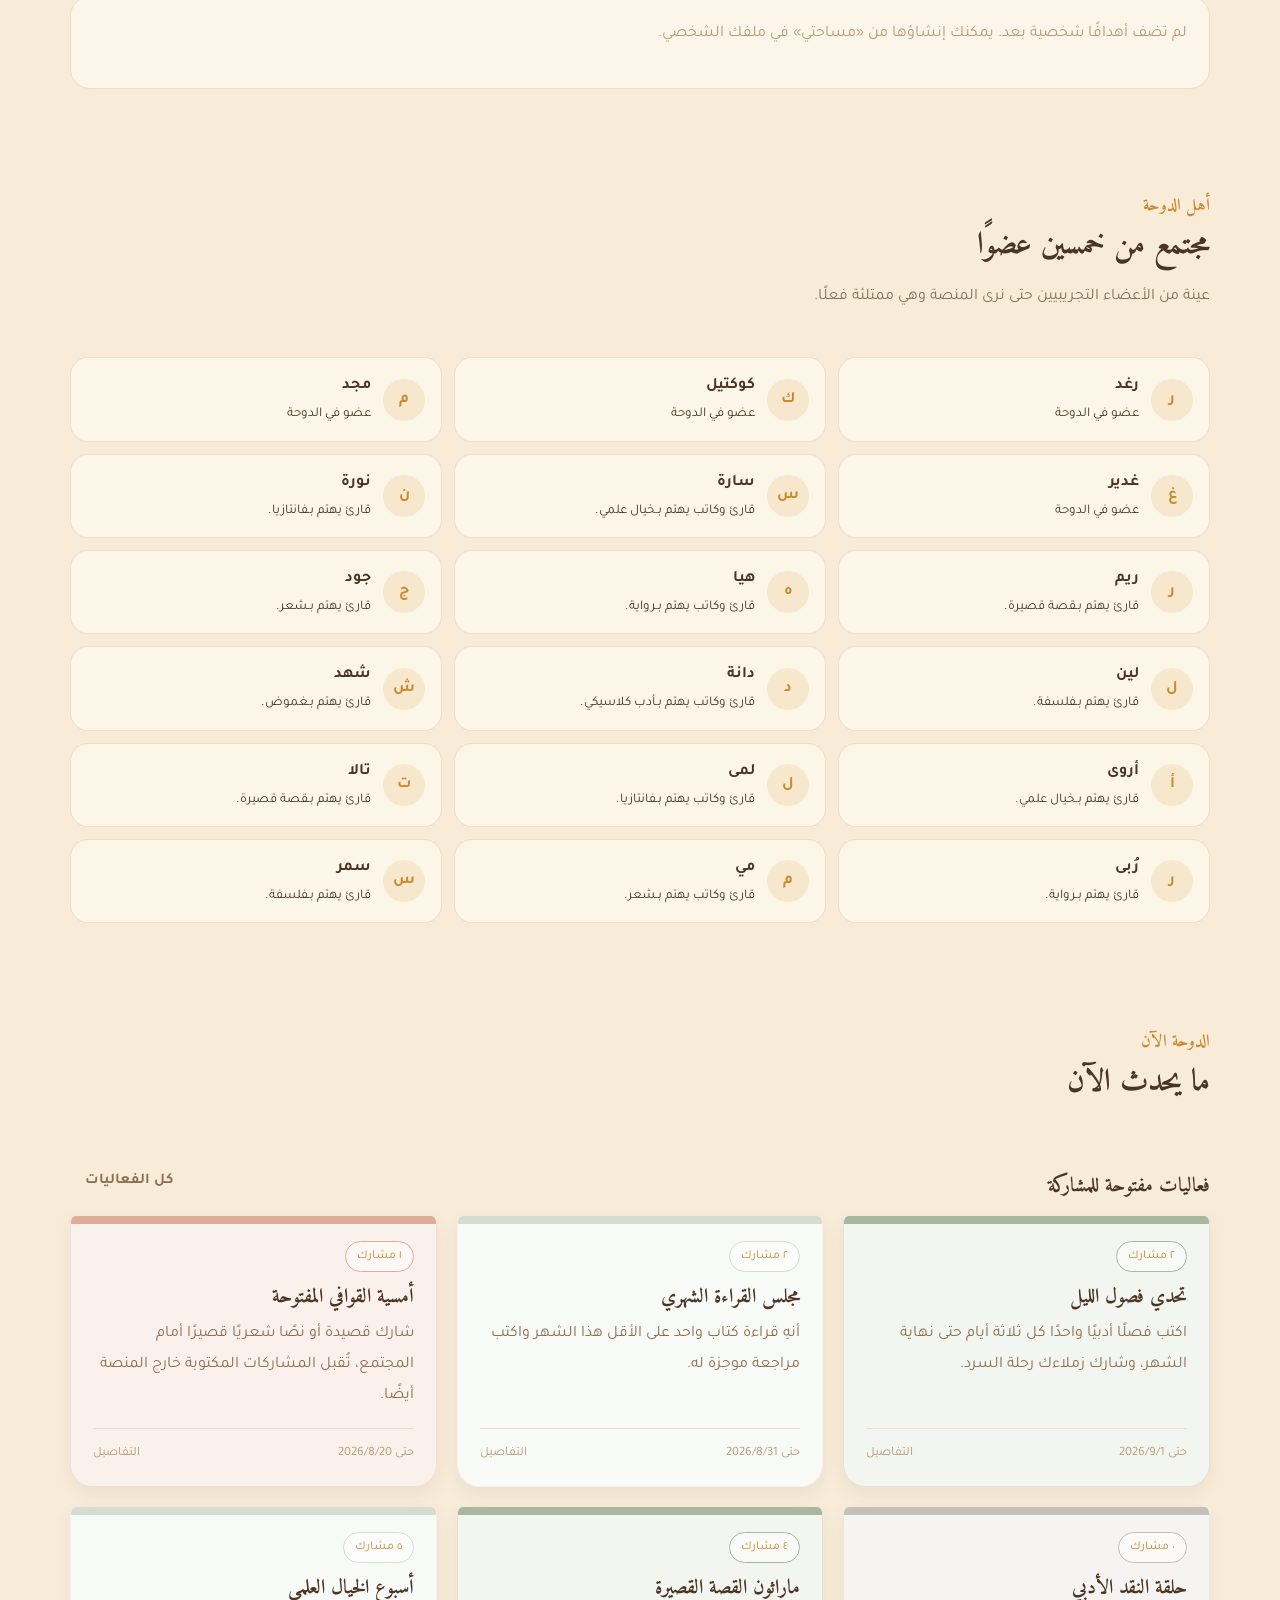
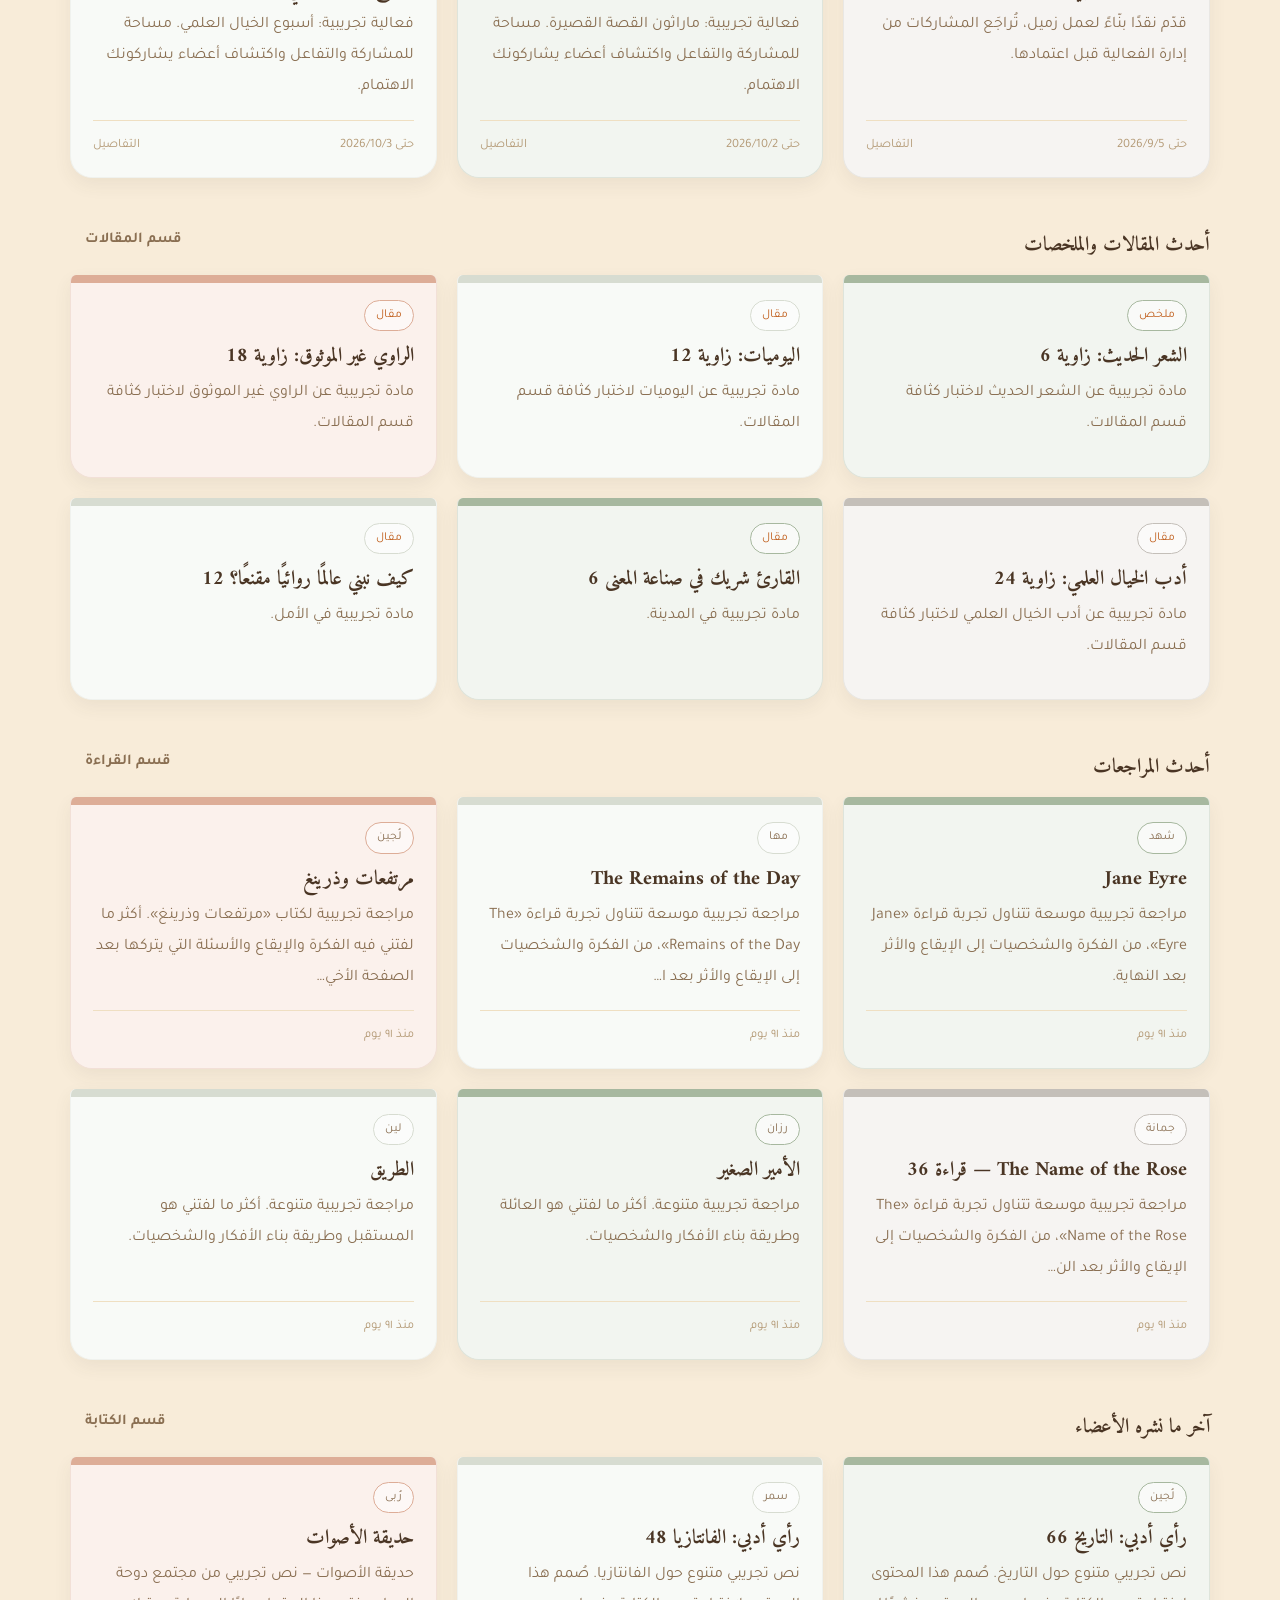
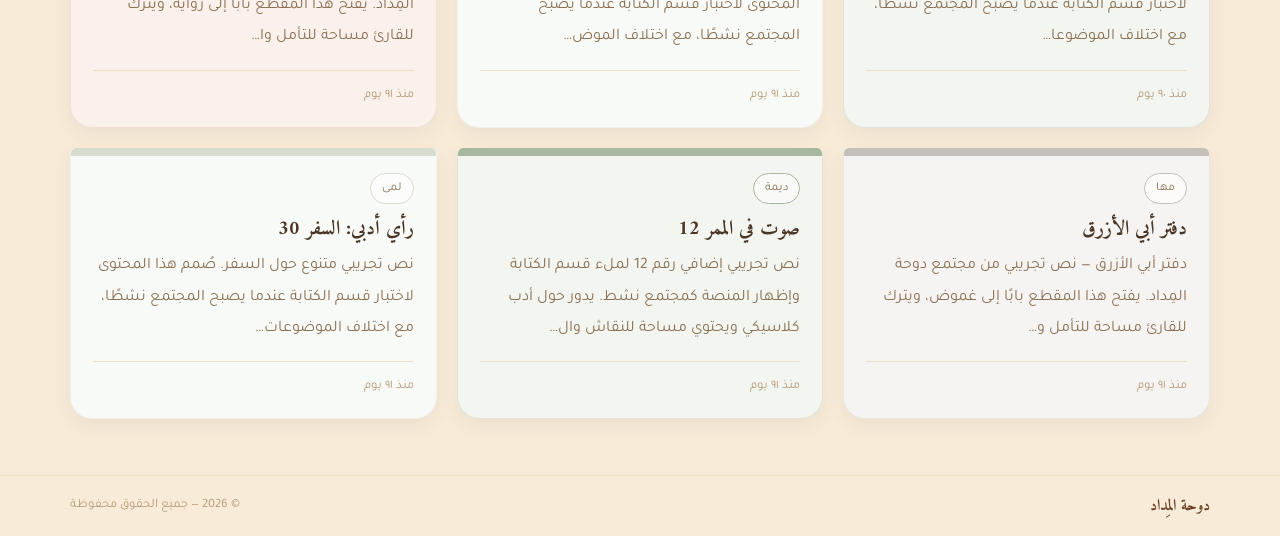
==== commit 4bec26bd: "Add files via upload" ====
--- a/index.html
+++ b/index.html
@@ -17,7 +17,7 @@
 
 <link rel="stylesheet" href="css/main.css?v=21">
 <link rel="stylesheet" href="css/components.css?v=24">
-  <link rel="stylesheet" href="css/pages.css?v=57">
+  <link rel="stylesheet" href="css/pages.css?v=58">
 </head>
 <body>
 
@@ -32,6 +32,6 @@
 <div id="modal-root"></div>
 <div id="toast-root" class="toast-root" aria-live="polite"></div>
 
-  <script type="module" src="js/app.js?v=66"></script>
+  <script type="module" src="js/app.js?v=67"></script>
 </body>
 </html>
--- a/css/pages.css
+++ b/css/pages.css
@@ -764,3 +764,13 @@
  .home-journey .journey-step-card--3{left:39%!important;top:490px!important}
  .home-journey .journey-step-card--4{left:22%!important;top:670px!important}
 }
+
+/* V4: four cards centered exactly on the four bends; route ends hidden beneath cards */
+.home-journey .journey-track.journey-step-route{min-height:720px!important;max-width:900px!important;margin:10px auto 25px!important;overflow:hidden!important}
+.home-journey .journey-step-card{width:260px!important;min-height:170px!important;transform:translate(50%,-50%)!important}
+.home-journey .journey-step-card--1{right:16.6667%!important;top:12.5%!important;left:auto!important}
+.home-journey .journey-step-card--2{right:40%!important;top:36.1111%!important;left:auto!important}
+.home-journey .journey-step-card--3{right:63.3333%!important;top:59.7222%!important;left:auto!important}
+.home-journey .journey-step-card--4{right:83.3333%!important;top:83.3333%!important;left:auto!important}
+.journey-step-route__line path{stroke-width:2!important}
+@media(max-width:760px){.home-journey .journey-track.journey-step-route{min-height:650px!important;max-width:94%!important}.home-journey .journey-step-card{width:210px!important;min-height:150px!important}}
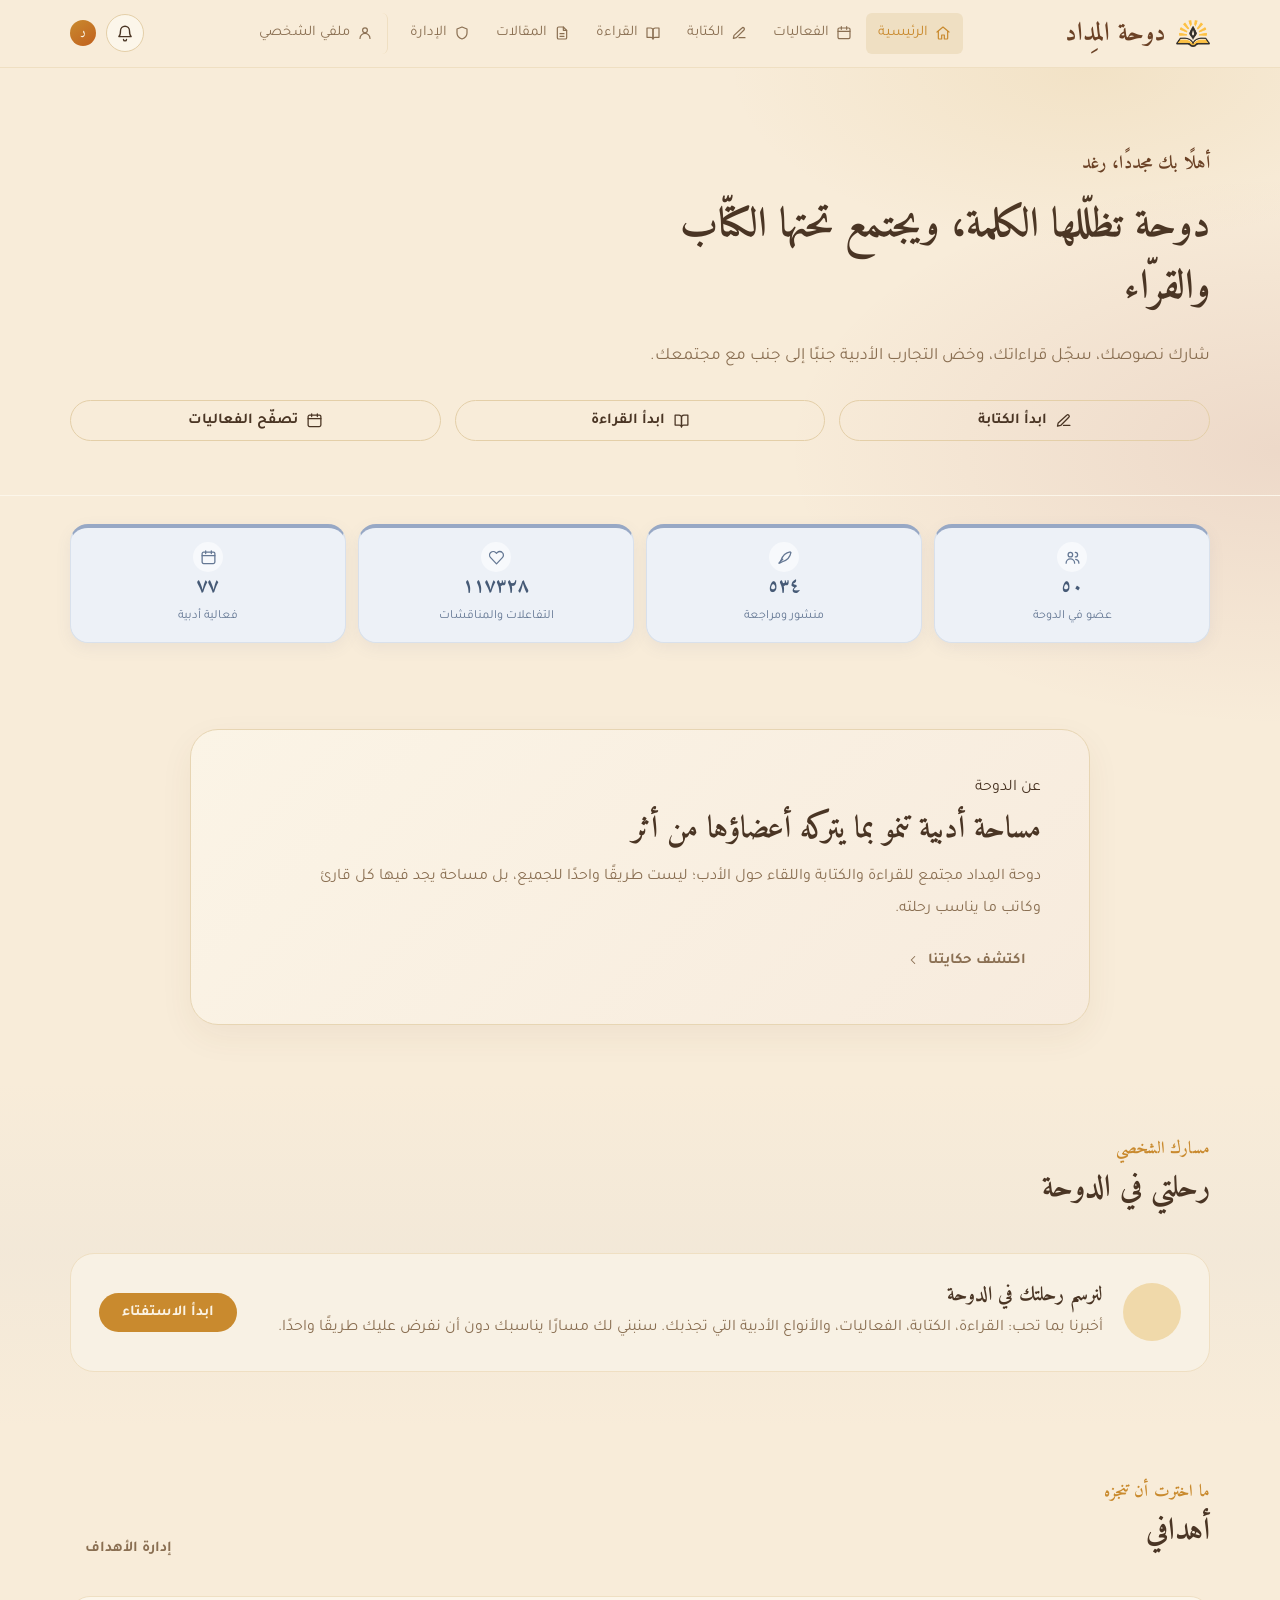
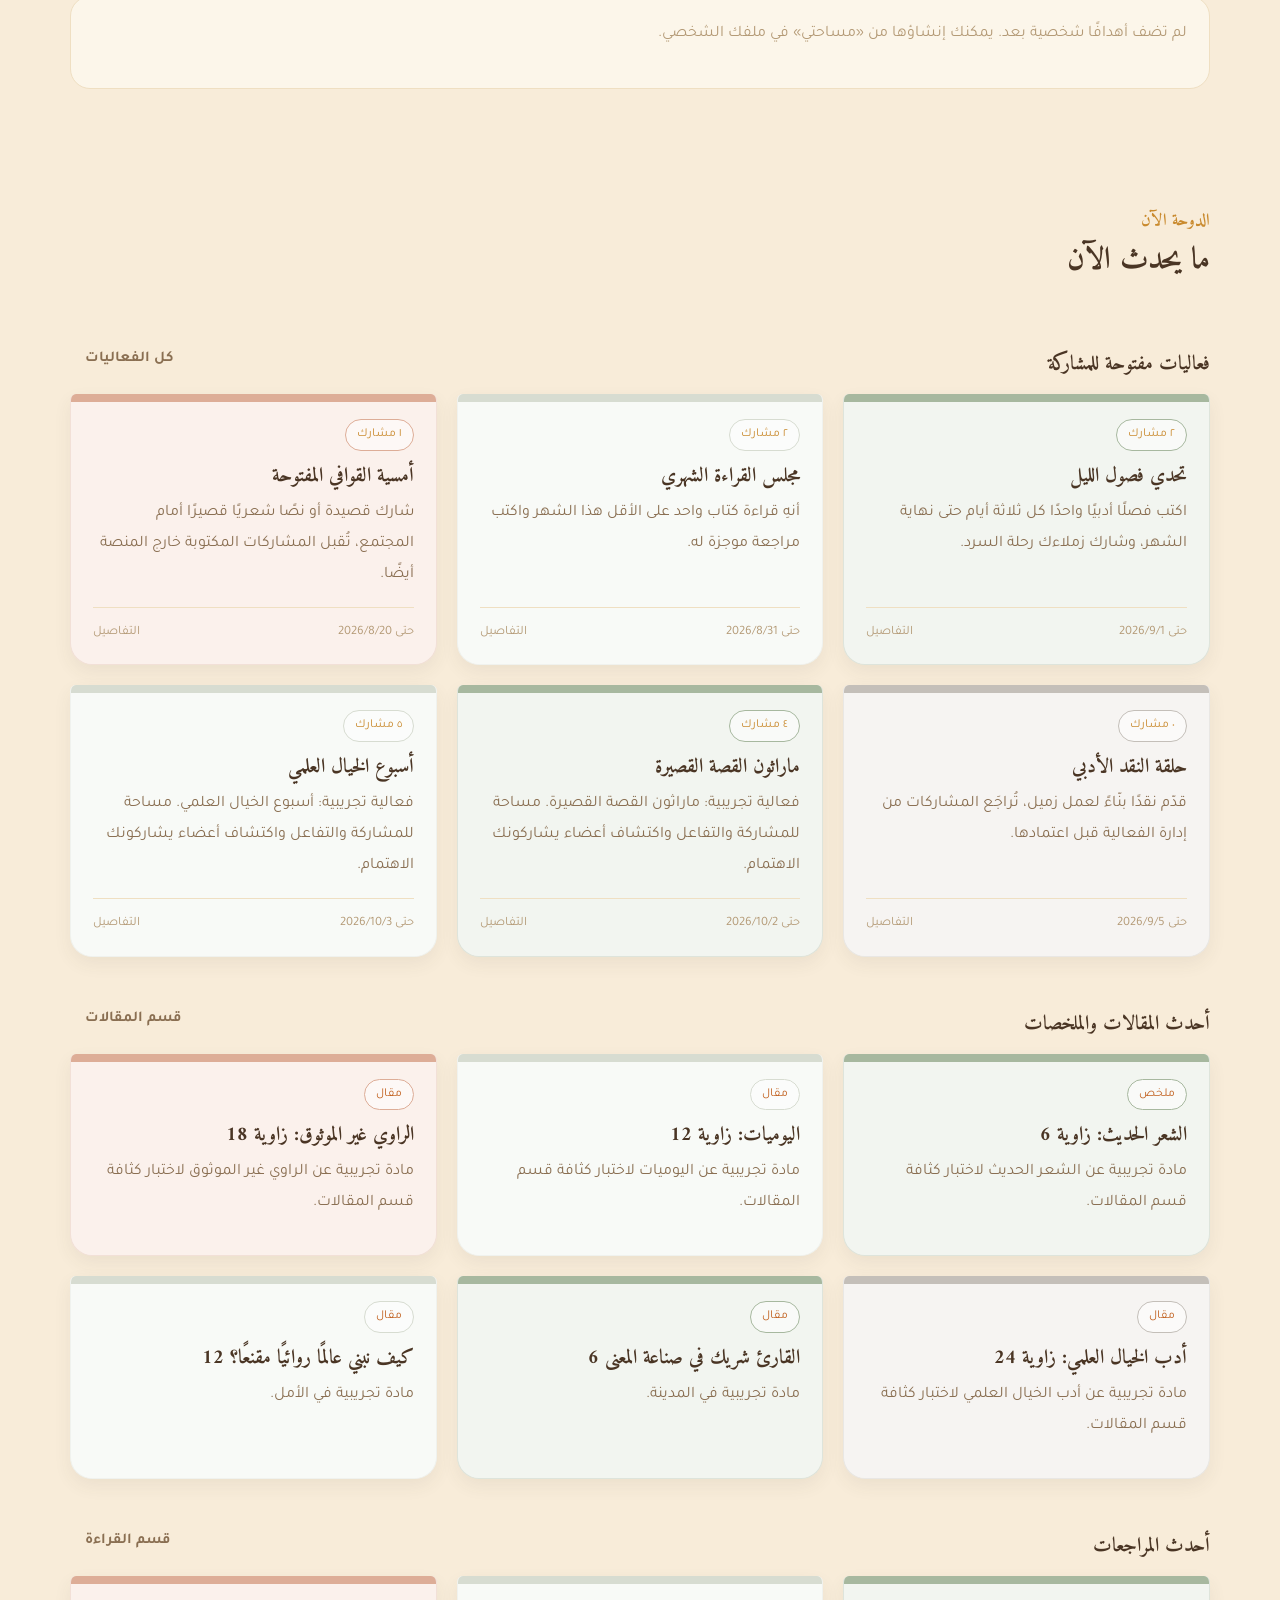
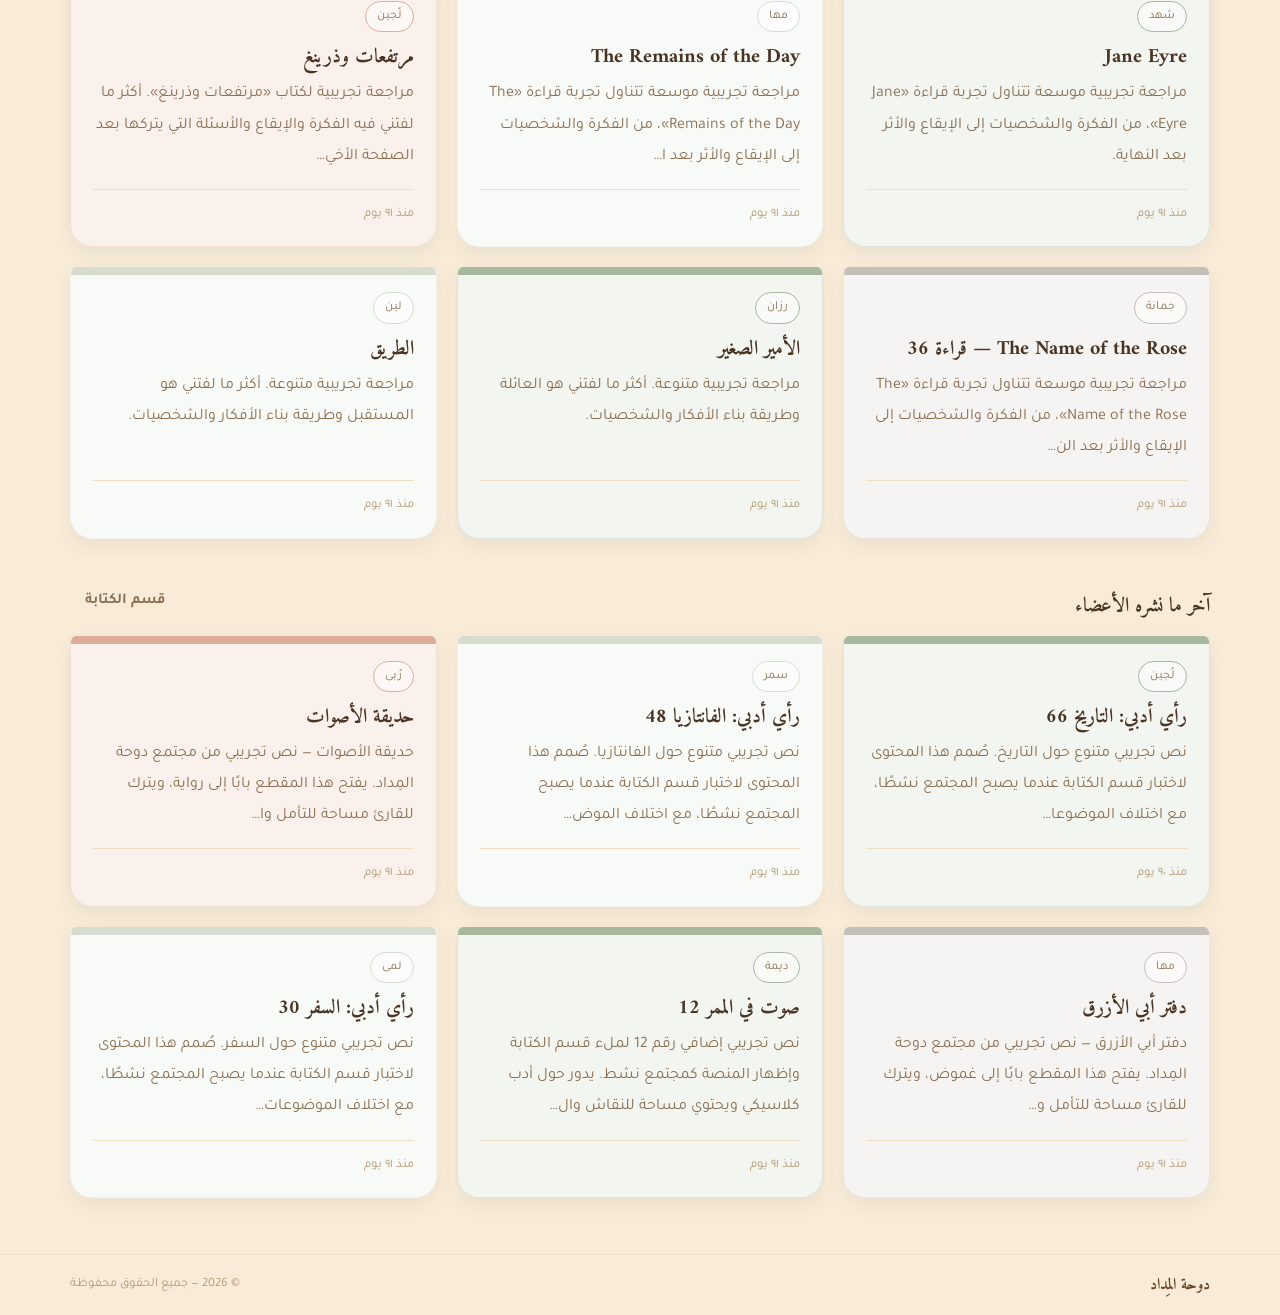
==== commit 080df57c: "Add files via upload" ====
--- a/index.html
+++ b/index.html
@@ -17,7 +17,7 @@
 
 <link rel="stylesheet" href="css/main.css?v=21">
 <link rel="stylesheet" href="css/components.css?v=24">
-  <link rel="stylesheet" href="css/pages.css?v=58">
+  <link rel="stylesheet" href="css/pages.css?v=60">
 </head>
 <body>
 
@@ -32,6 +32,6 @@
 <div id="modal-root"></div>
 <div id="toast-root" class="toast-root" aria-live="polite"></div>
 
-  <script type="module" src="js/app.js?v=67"></script>
+  <script type="module" src="js/app.js?v=69"></script>
 </body>
 </html>
--- a/css/pages.css
+++ b/css/pages.css
@@ -774,3 +774,31 @@
 .home-journey .journey-step-card--4{right:83.3333%!important;top:83.3333%!important;left:auto!important}
 .journey-step-route__line path{stroke-width:2!important}
 @media(max-width:760px){.home-journey .journey-track.journey-step-route{min-height:650px!important;max-width:94%!important}.home-journey .journey-step-card{width:210px!important;min-height:150px!important}}
+
+/* V5 journey — vertical zig-zag based on the user's blue sketch */
+.home-journey .journey-track.journey-step-route{
+  min-height:980px!important;
+  max-width:760px!important;
+  margin:10px auto 30px!important;
+  overflow:hidden!important;
+}
+.home-journey .journey-step-card{
+  width:245px!important;
+  min-height:165px!important;
+  transform:translate(-50%,-50%)!important;
+  z-index:2!important;
+}
+/* Centers sit directly on alternating corners/segments */
+.home-journey .journey-step-card--1{left:75%!important;right:auto!important;top:17.85%!important}
+.home-journey .journey-step-card--2{left:48%!important;right:auto!important;top:35.7%!important}
+.home-journey .journey-step-card--3{left:80%!important;right:auto!important;top:54.6%!important}
+.home-journey .journey-step-card--4{left:43.5%!important;right:auto!important;top:73.5%!important}
+.journey-step-route__line path{stroke-width:2!important;stroke:rgba(185,126,39,.40)!important}
+.home-members-preview{display:none!important}
+@media(max-width:760px){
+ .home-journey .journey-track.journey-step-route{min-height:900px!important;max-width:92%!important}
+ .home-journey .journey-step-card{width:210px!important;min-height:150px!important}
+}
+
+/* Reading/writing streams: remove finite "more" controls; JS auto loader uses these sentinels */
+.infinite-stream-sentinel{height:1px;width:100%;pointer-events:none}
